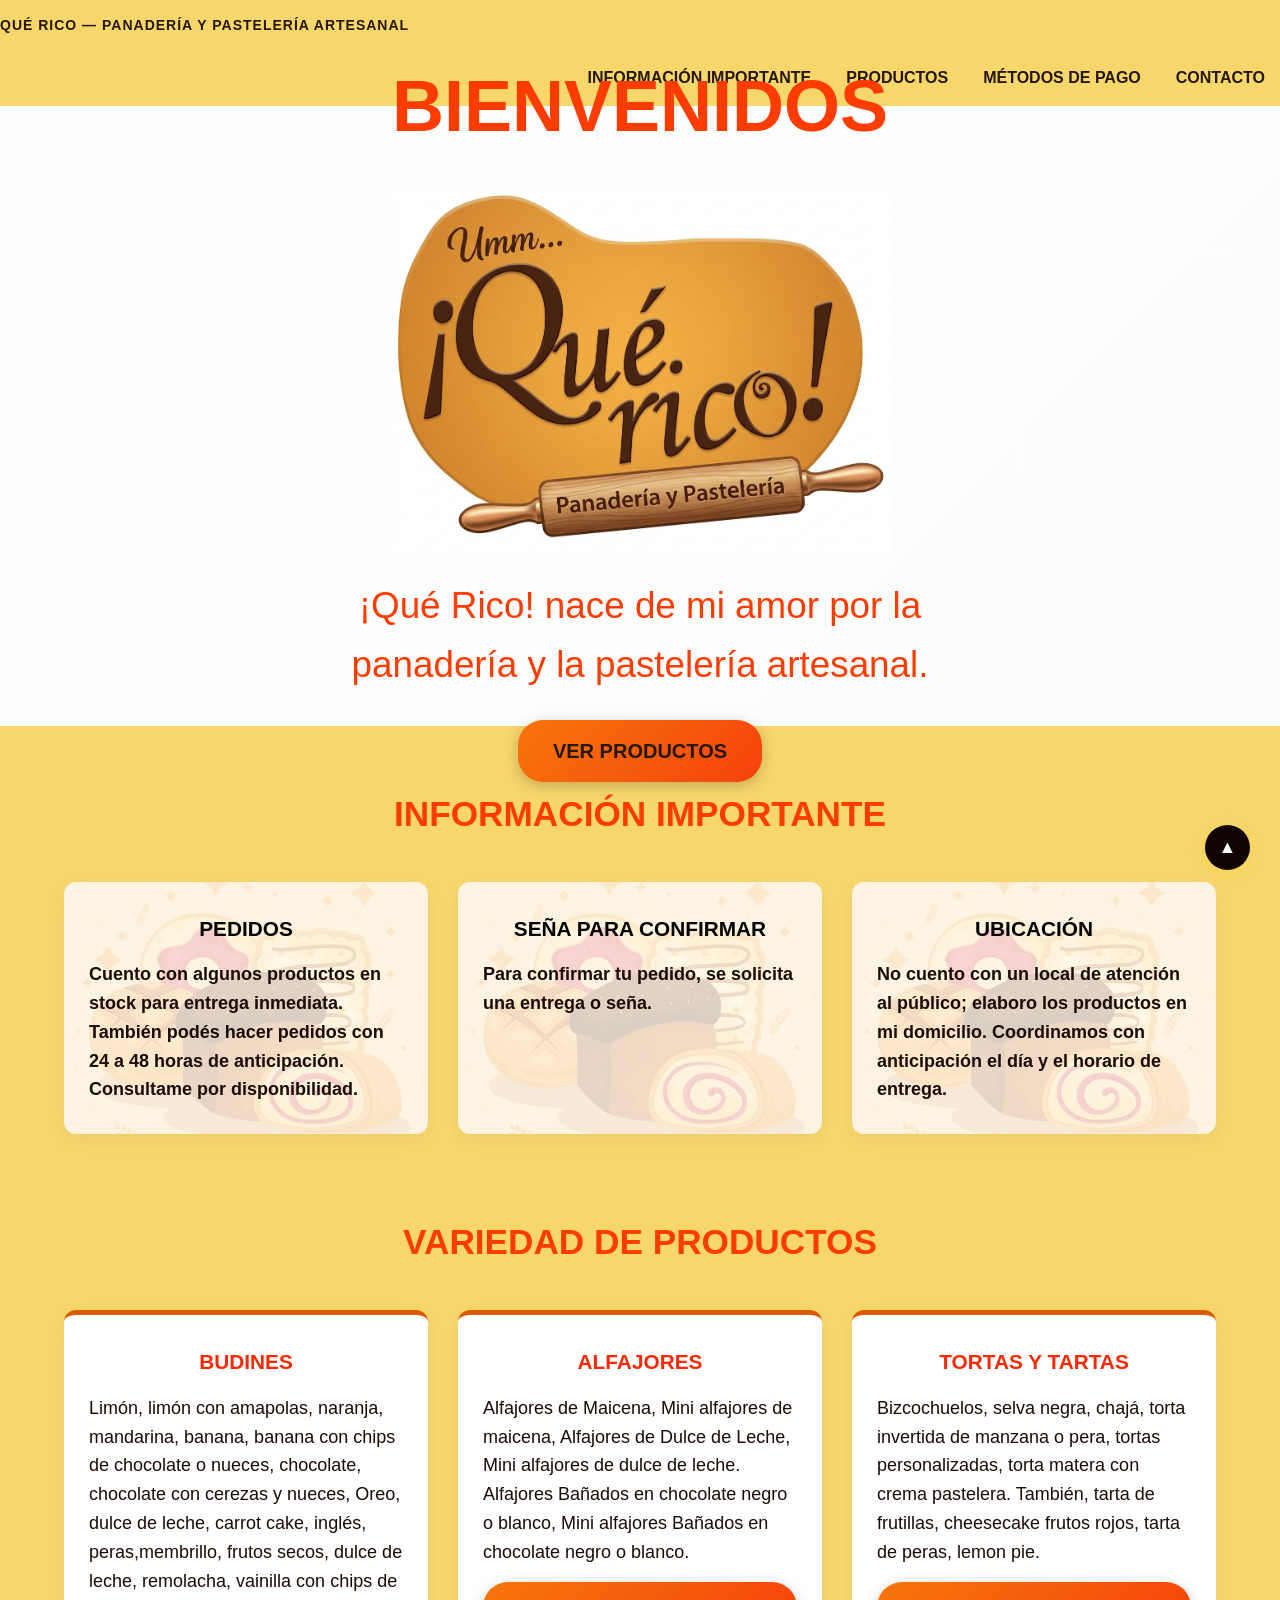
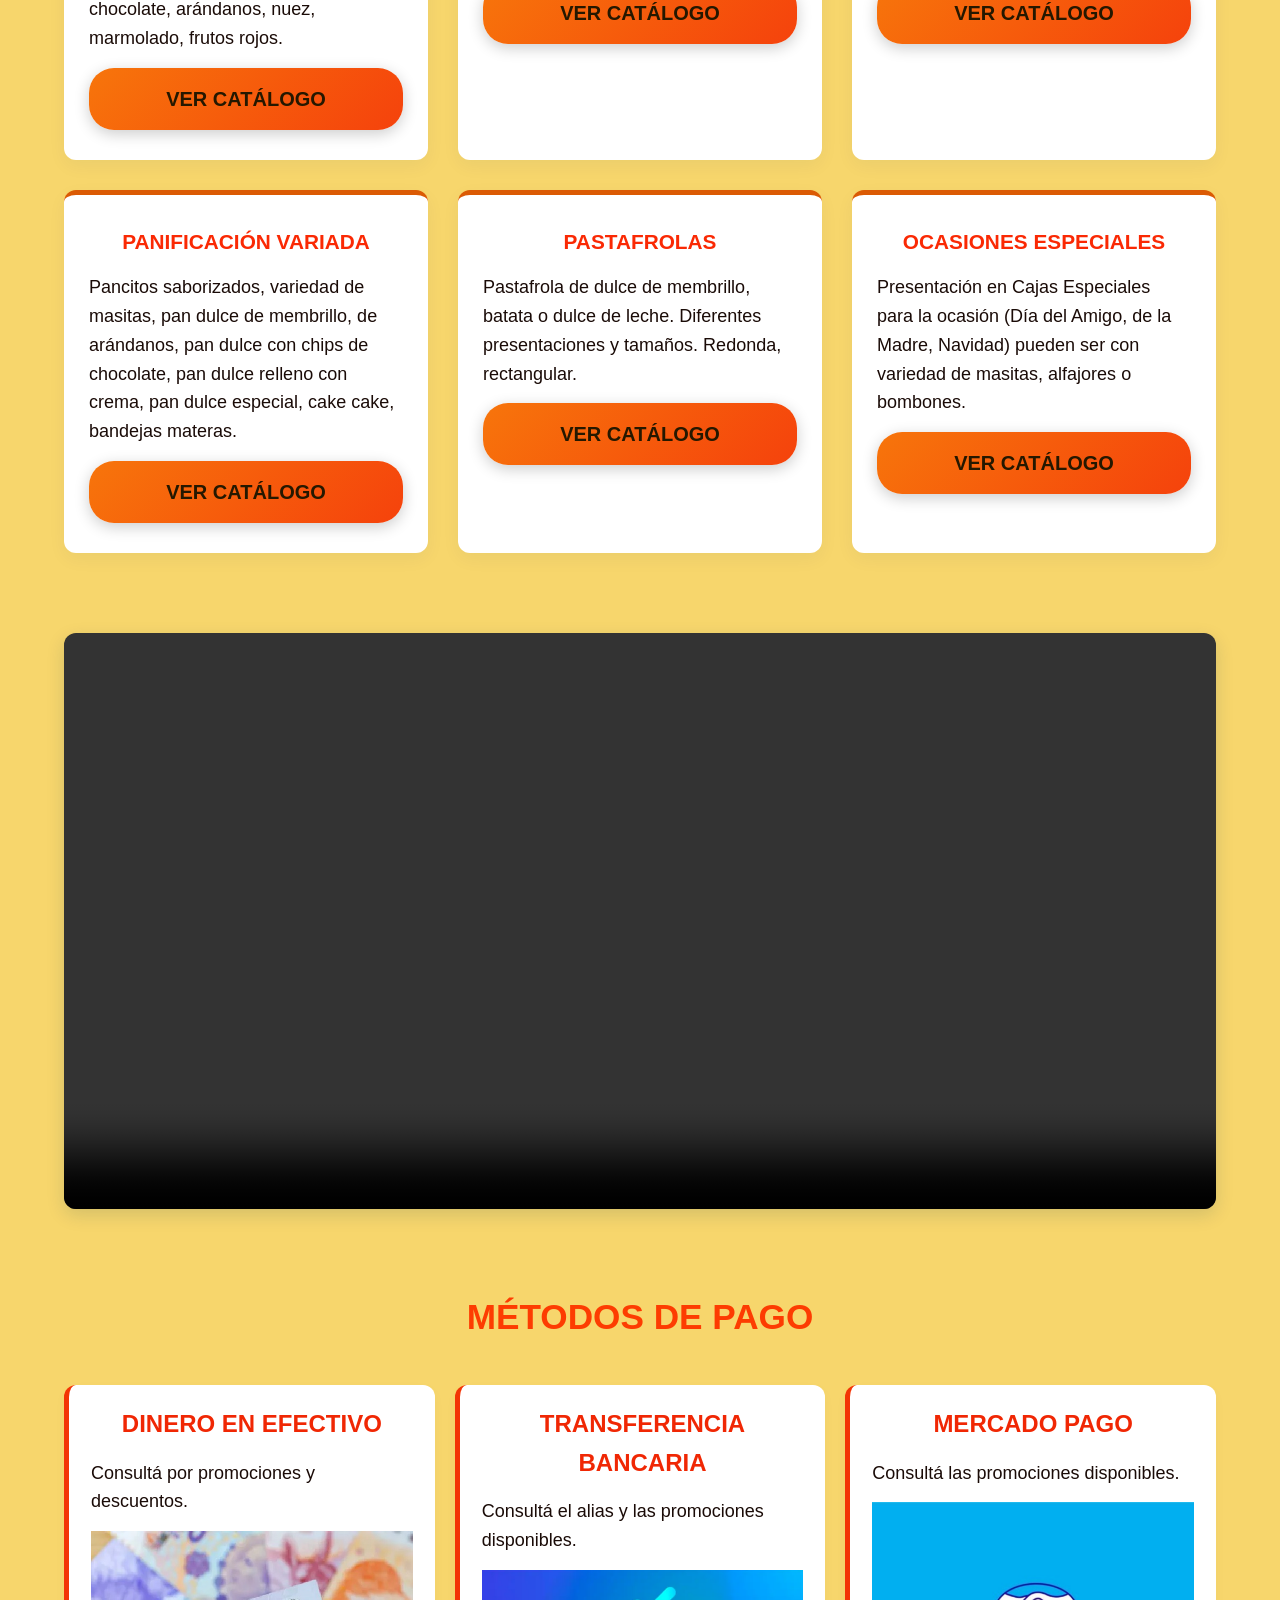
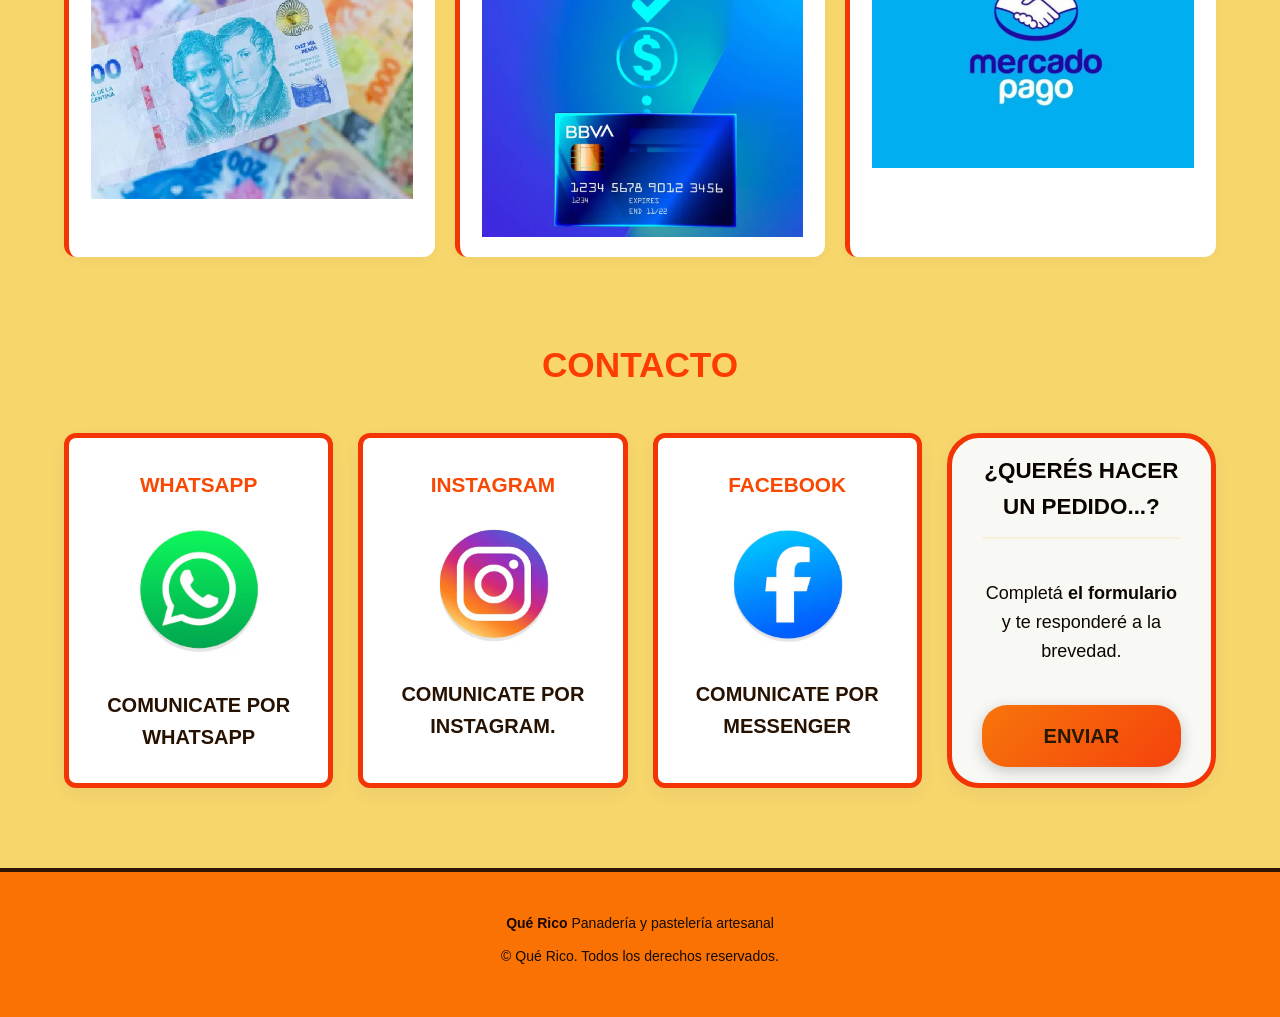
==== index.html @ 5386e4a7 "querico" ====
<!DOCTYPE html>
<html lang="es">

<head>
    <meta charset="UTF-8">
    <meta name="viewport" content="width=device-width, initial-scale=1.0">
    <link rel="stylesheet" href="estilos.css">

    <title>Qué Rico — Panadería y Pastelería Artesanal</title>

</head>

<body>

    <header>
        <p>Qué Rico — Panadería y Pastelería Artesanal</p>

    </header>

    <nav>
        <a href="#infoimportante">Información importante</a>
        <a href="#productos">Productos</a>
        <a href="#metodosdepago">Métodos de Pago</a>
        <a href="#contacto">Contacto</a>
    </nav>

    <section class="heroe">


        <h1>BIENVENIDOS</h1>

        <img src="Logo Que Rico alta definicion.png" alt="Logo" width="500" height="auto" />
        <p>
            ¡Qué Rico! nace de mi amor por la panadería y la pastelería artesanal.
        </p>

        <a href="#productos" class="boton">
            Ver productos
        </a>
    </section>

    <main>
        <section id="infoimportante">


            <h2>INFORMACIÓN IMPORTANTE</h2>

            <div class="grid-tresss-columnas">

                <article>
                    <h3> PEDIDOS</h3>
                    <p>
                        Cuento con algunos productos en stock para entrega inmediata. También podés hacer pedidos
                        con 24 a 48 horas de anticipación. Consultame por disponibilidad.
                    </p>
                </article>

                <article>
                    <h3>SEÑA PARA CONFIRMAR</h3>

                    <p>
                        Para confirmar tu pedido, se solicita una entrega o seña.
                    </p>
                </article>

                <article>
                    <h3> UBICACIÓN</h3>

                    <p>
                        No cuento con un local de atención al público; elaboro los productos en mi domicilio.
                        Coordinamos con anticipación el día y el horario de entrega.
                    </p>
                </article>
            </div>

        </section>

        <section id="productos">

            <h2>VARIEDAD DE PRODUCTOS</h2>

            <div class="grid-tres-columnas">

                <article>
                    <h3> BUDINES</h3>
                    <p>
                        Limón, limón con amapolas, naranja, mandarina, banana, banana con chips de chocolate o nueces,
                        chocolate, chocolate con cerezas y nueces, Oreo, dulce de leche, carrot cake, inglés,
                        peras,membrillo,
                        frutos secos, dulce de leche, remolacha, vainilla con chips de chocolate, arándanos, nuez,
                        marmolado, frutos rojos.
                    </p>

                    <a href="catalogo.html" class="boton" target="_blank" rel="noopener">

                        VER CATÁLOGO

                    </a>

                </article>




                <article>
                    <h3> ALFAJORES</h3>
                    <p>
                        Alfajores de Maicena, Mini alfajores de maicena,
                        Alfajores de Dulce de Leche, Mini alfajores de dulce de leche.
                        Alfajores Bañados en chocolate negro o blanco, Mini alfajores Bañados en chocolate negro o
                        blanco.
                    </p>
                    <a href="catalogoalfajores.html" class="boton" target="_blank" rel="noopener">

                        Ver Catálogo

                    </a>
                </article>


                <article>
                    <h3>TORTAS Y TARTAS</h3>
                    <p>
                        Bizcochuelos, selva negra, chajá, torta invertida de manzana o pera, tortas personalizadas,
                        torta matera con crema pastelera.
                        También, tarta de frutillas, cheesecake frutos rojos, tarta de peras, lemon pie.

                    </p>
                    <a href="catalogotortas.html" class="boton" target="_blank" rel="noopener">
                        Ver Catálogo
                    </a>
                </article>

                <article>
                    <h3>PANIFICACIÓN VARIADA</h3>
                    <p>
                        Pancitos saborizados, variedad de masitas, pan dulce de membrillo, de arándanos,
                        pan dulce con chips de chocolate, pan dulce relleno con crema, pan dulce especial,
                        cake cake, bandejas materas.

                    </p>
                    <a href="catalogopanificacionvariada.html" class="boton">
                        Ver Catálogo
                    </a>
                </article>


                <article>
                    <h3> PASTAFROLAS</h3>
                    <p>
                        Pastafrola de dulce de membrillo, batata o dulce de leche.
                        Diferentes presentaciones y tamaños. Redonda, rectangular.
                    </p>
                    <a href="catalogopastafrolas.html" class="boton" target="_blank" rel="noopener">
                        Ver Catálogo
                    </a>
                </article>



                <article>
                    <h3> OCASIONES ESPECIALES</h3>
                    <p>
                        Presentación en Cajas Especiales para la ocasión (Día del Amigo, de la Madre, Navidad)
                        pueden ser con variedad de masitas, alfajores o bombones.
                    </p>
                    <a href="catalogoocasionesespeciales.html" class="boton" target="_blank" rel="noopener">
                        Ver Catálogo
                    </a>
                </article>
            </div>
        </section>

        <section id="video-productos">
            <video controls autoplay loop muted playsinline preload="auto">
                <source src="videoproductos.mp4" type="video/mp4">
                Tu navegador no puede reproducir este video.
            </video>
        </section>

        <section id="metodosdepago">

            <h2>MÉTODOS DE PAGO</h2>



            <div class="grid-pagos">

                <article>
                    <h3> DINERO EN EFECTIVO</h3>
                    <p>Consultá por promociones y descuentos.</p>
                    <img src="EFECTIVO.jpg" alt="En efectivo">
                </article>

                <article>
                    <h3>TRANSFERENCIA BANCARIA</h3>
                    <p>Consultá el alias y las promociones disponibles.</p>
                    <img src="TRANSFERENCIABANCARIA.png" alt="TransferenciaBancaria">
                </article>

                <article>
                    <h3>MERCADO PAGO</h3>
                    <p>Consultá las promociones disponibles.</p>
                    <img src="MERCADOPAGO.png" alt="Mercado Pago">
                </article>

            </div>

        </section>

        <section id="contacto">

            <h2>CONTACTO</h2>

            <div class="grid-tress-columnas">


                <article>
                    <h3>WHATSAPP</h3>
                    <a href="https://wa.me/543482778890" target="_blank" rel="noopener noreferrer"
                        aria-label="Escribinos por WhatsApp">
                        <img src="whatsapp.png" alt="WhatsApp" height="auto" width="150">
                    </a>
                    <p>Comunicate por WhatsApp </p>
                </article>

                <article>
                    <h3>INSTAGRAM</h3>
                    <a href="https://www.instagram.com/querico_panaderiaypasteleria/" target="_blank"
                        rel="noopener noreferrer" aria-label="Visitá nuestro Instagram">
                        <img src="instagram.png" alt="Instagram" height="auto" width="150">
                    </a>
                    <p>Comunicate por Instagram.</p>
                </article>

                <article>
                    <h3>FACEBOOK</h3>
                    <a href="https://m.me/937618539433767" target="_blank" rel="noopener noreferrer"
                        aria-label="Escribinos por Facebook Messenger">
                        <img src="facebook.png" alt="Facebook" height="auto" width="150">
                    </a>
                    <p>Comunicate por Messenger </p>
                </article>

                <aside div class="sabias-que">

                    <h3>¿QUERÉS HACER UN PEDIDO...?</h3>

                    <p>
                        Completá <strong>el formulario </strong> y te responderé a la brevedad.
                    </p>

                    <a href=".vscode/formulariopedido.html" class="boton" target="_blank" rel="noopener">
                        Enviar
                    </a>

                </aside>

            </div>

        </section>

    </main>

    <footer>
        <p>
            <strong>Qué Rico</strong>
            Panadería y pastelería artesanal
        </p>

        <p>
            © Qué Rico. Todos los derechos reservados.
        </p>
    </footer>

    <a href="#" class="boton-ir-arriba" title="Ir arriba">▲</a>

</body>

</html>
---- estilos.css ----
* {
    margin: 0;
    padding: 0;
    list-style-type: none;
    text-decoration: none;
}

html {
    scroll-behavior: smooth;
}

body {
    background-color: #f7d66c;
    font-family: 'Segoe UI', Tahoma, Geneva, Verdana, sans-serif;
    color: #f82905;
    line-height: 1.6;
}


header {
    background:-webkit-radial-gradient#f7d66c();
    height: 50px;
    display: flex;
    justify-content:flex-start;
    align-items:center;
  }  


header p {
    color: #251800;
    font-weight:bold;
    font-size: 14px;
    text-transform: uppercase;
    letter-spacing: 1px;
   }

nav {
    background-color:#f7d66c;
    padding: 15px;
    display: flex;
    justify-content:flex-end;
    gap: 35px;
}

nav a {
    color: #251800;
    font-weight: bold;
    font-size: 16px;
    text-transform: uppercase;
    transition: all 0.4s;
}

nav a:hover {
    color: #fc6603;
}


.heroe {
    background: linear-gradient(135deg, #fcfdfd, #fbfcfc);
    height: 60vh;
    padding: 40px 20px;
    display: flex;
    flex-direction: column;
    justify-content: center;
    align-items: center;
    text-align: center;
    font-size:300%;
    gap: 25px;
    color:#fd3c01;
}

.heroe img {
    font: size 300px;;
    font-weight: 800;
    animation: ola 6s linear infinite;
    display: inline-block;
    will-change: transform;
}

@keyframes ola {
    0% {
          transform: translate3d(0, 0, 0) rotate(0deg);
    }

    25% {
         transform: translate3d(0, -15px, 0) rotate(2deg);
    }

    50% {
        
        transform: translate3d(0, -30px, 0) rotate(0deg);
    }

    75% {
       
        transform: translate3d(0, -12px, 0) rotate(-2deg);
    }

    100% {
         transform: translate3d(0, 0, 0) rotate(0deg);
    }
}

.heroe p {
    font-size: 2.3rem;
    max-width: 650px;
    color: #fd3c01;
}

.boton {
    color: #251800;
    text-transform: uppercase;
    font-weight: bold;
    background: linear-gradient(135deg, #f7750b, #f5420c);
    padding: 15px 35px;
    border-radius: 25px;
    box-shadow: 0 4px 15px rgba(0, 0, 0, 0.2);
    border: none;
    font-size: 20px;
    text-align: center;
    display: inline-block;
}

.boton:hover {
    background: linear-gradient(135deg, #f08f57, #f3a703);
}

main {
    width: 90%;
    max-width: 1200px;
    margin: 60px auto;
}


main section h2 {
    font-size: 2.2rem;
    color: #fd3c01;
    text-align: center;
    margin-bottom: 40px;
}

main section {
    margin-bottom: 80px;
}

#video-productos video {
    display: block;
    width: 100%;
    max-width: none;
    height: auto;
    border-radius: 12px;
    box-shadow: 0 6px 18px rgba(15, 61, 89, 0.15);
}


.grid-tres-columnas {
    display: grid;
    grid-template-columns: repeat(auto-fit, minmax(280px, 1fr));
    gap: 30px;
    width: 100%;

}

.grid-tress-columnas {
    display: grid;
    grid-template-columns: repeat(auto-fit, minmax(220px, 1fr));
    gap: 25px;
    width: 100%;
    text-align: center;
  }

.grid-tresss-columnas {
    display: grid;
    grid-template-columns: repeat(auto-fit, minmax(280px, 1fr));
    gap: 30px;
    width: 100%;

  }

  main section article {
    background-color: #ffffff;
    padding: 30px 25px;
    border-radius: 12px;
    box-shadow: 0 6px 18px rgba(15, 61, 89, 0.05);
    border-top: 5px solid #db5a04;
    display: flex;
    flex-direction: column;
    gap: 15px;
}

#infoimportante .grid-tresss-columnas article {
    background-image:
    linear-gradient(rgba(255, 255, 255, 0.75), rgba(255, 255, 255, 0.75)),
    url("fondo.jpg");
    background-size: cover;
    background-position: center;
background-repeat: no-repeat;
text-decoration-color: black;
    
}

#infoimportante article h3 {
    color: #000000;
    text-align: center;
}

#infoimportante article p {
    font-weight: bold;
    font-size:large;
}

#infoimportante .grid-tresss-columnas article {
    border-top: none;
}
main section article h3 {
    font-size: 1.3rem;
    color: #fa2904;
    text-align: center;
    font-weight: bold;

       
}

main section article p {
    color: #1a0b07;
    font-size: 18px;
}


#metodos article {
    border-top: 55px solid #f05526;
}

#metodos article p:last-of-type {
    margin-top: auto;
    font-weight: bold;
    font-size: 12px;
    text-transform: uppercase;
    padding: 6px 14px;
    background-color: #e8f4f8;
    color: #fc3d0e;
    border-radius: 80px;
    display: inline-block;
    width: fit-content;
}


.pagos-container {
    display:grid;
    grid-template-columns: 1fr 2fr;
    gap: 40px;
    width: 50%;
}

aside.sabias-que {
    background:  #f8f8f4;
    color: #0e0600;
    padding: 15px 30px;
    border-radius: 32px;
    box-shadow: 0 6px 18px rgba(15, 61, 89, 0.05);
    display: flex;
    flex-direction: column;
    gap: 40px;
     border: 5px solid #f33405;
}

aside.sabias-que h3 {
    font-size: 1.4rem;
    color: #0a0300;
    border-bottom: 2px solid rgba(253, 165, 2, 0.1);
    padding-bottom: 12px;
}

aside.sabias-que p {
    font-size: 18px;
    color: #0e0600;
}

aside.sabias-que strong {
    color: #0e0600;
}


.grid-pagos {
    display: grid;
    grid-template-columns: repeat(auto-fit, minmax(220px, 1fr));
    gap: 20px;
   ;
  
}

.grid-pagos article {
    border-top: none;
    border-left: 5px solid #f33405;
    padding: 20px 22px;
    box-shadow: 0 4px 12px rgba(15, 61, 89, 0.03);

}

.grid-pagos article h3 {
    font-size: 1.5rem;
    color: #f02704;
}

#contacto article {
    text-align: center;   
    border: 5px solid #f33405;
  
   
}

#contacto article h3 {
    font-size: 1.3rem;
    font-weight: 650;
    color: #f84802;
    
}

#contacto article p {
    color: #271201;
    font-weight: bold;
    font-size: 20px;
    text-transform: uppercase;
}


footer {
    background-color: #fa7203;
    color: #ffffff;
    padding: 40px 20px;
    text-align: center;
    border-top: 4px solid #2e1402;
}

footer p {
    font-size: 14px;
    color: #140b03;
    margin-bottom: 10px;
}

footer p strong {
    color: #1a0601;
}

.boton-ir-arriba {
    position: fixed;
    bottom: 30px;
    right: 30px;
    background-color: #0f0401;
    color: #ffffff;
    width: 45px;
    height: 45px;
    border-radius: 50%;
    display: flex;
    justify-content: center;
    align-items: center;
    box-shadow: 0 4px 15px rgba(245, 200, 2, 0.2);
    font-size: 18px;
    z-index: 99;
}

.boton-ir-arriba:hover {
    background-color: #110601;
}

.catalogo-container {
            display: flex;
            flex-wrap: wrap;
            gap: 20px;
            padding: 20px;
            font-family: Arial, sans-serif;
        }
        .producto-card {
            border: 1px solid #ddd;
            border-radius: 8px;
            width: 250px;
            padding: 15px;
            box-shadow: 0 2px 5px rgba(0,0,0,0.1);
            background: #fff;
        }
        .producto-card h3 { margin: 0 0 10px 0; font-size: 1.2rem; }
        .precio { font-weight: bold; color: #27ae60; font-size: 1.1rem; }
        .sin-stock { color: #c0392b; font-size: 0.9rem; }

        .pagina-catalogo {
            min-height: 100vh;
            display: flex;
            flex-direction: column;
        }

        .catalogo-main {
            width: min(1100px, 92%);
            margin: 35px auto 60px;
            flex: 1;
        }

        .catalogo-main h1 {
            margin-top: 20px;
            color: #251800;
            text-align: center;
            font-size: clamp(2rem, 5vw, 3rem);
        }

        .catalogo-intro,
        .estado-catalogo {
            color: #251800;
            text-align: center;
        }

        .estado-catalogo {
            margin: 24px 0;
        }

        .estado-error {
            color: #a32112;
            font-weight: bold;
        }

        .volver-inicio {
            color: #251800;
            font-weight: bold;
        }

        .volver-inicio:hover {
            color: #fc6603;
        }

        .catalogo-container {
            display: grid;
            grid-template-columns: repeat(auto-fit, minmax(230px, 1fr));
            gap: 24px;
            padding: 12px 0;
        }

        .producto-card {
            overflow: hidden;
            width: auto;
            padding: 0 0 18px;
            border: 0;
            border-radius: 14px;
            box-shadow: 0 6px 18px rgba(15, 61, 89, 0.12);
        }

        .producto-imagen {
            display: block;
            width: 100%;
            height: 220px;
            object-fit: cover;
            background-color: #f8e9c4;
        }

        .producto-card h2,
        .producto-card .producto-descripcion,
        .producto-card .precio,
        .producto-card .estado-producto {
            margin-right: 18px;
            margin-left: 18px;
        }

        .producto-card h2 {
            margin-top: 16px;
            color: #f14704;
            font-size: 1.2rem;
        }

        .producto-card .producto-descripcion {
            min-height: 48px;
        }

        .producto-card .precio {
            margin-top: 12px;
            color: #0c0400;
            font-size: 1.2rem;
        }

        .estado-producto {
            width: fit-content;
            padding: 5px 12px;
            border-radius: 20px;
            font-size: 0.9rem;
            font-weight: bold;
        }

        .estado-producto.disponible {
            background-color: #aefabd;
            color: #236b32;
        }

        .estado-producto.sin-stock {
            background-color: #f78773;
            color: #6e0d02;
        }

        .estado-producto.disponibilidad-pendiente {
            background-color: #fff3d1;
            color: #f7d066;
        }

        @media (max-width: 600px) {
            .catalogo-main {
                margin-top: 24px;
            }

            .catalogo-container {
                grid-template-columns: 1fr;
            }
        }
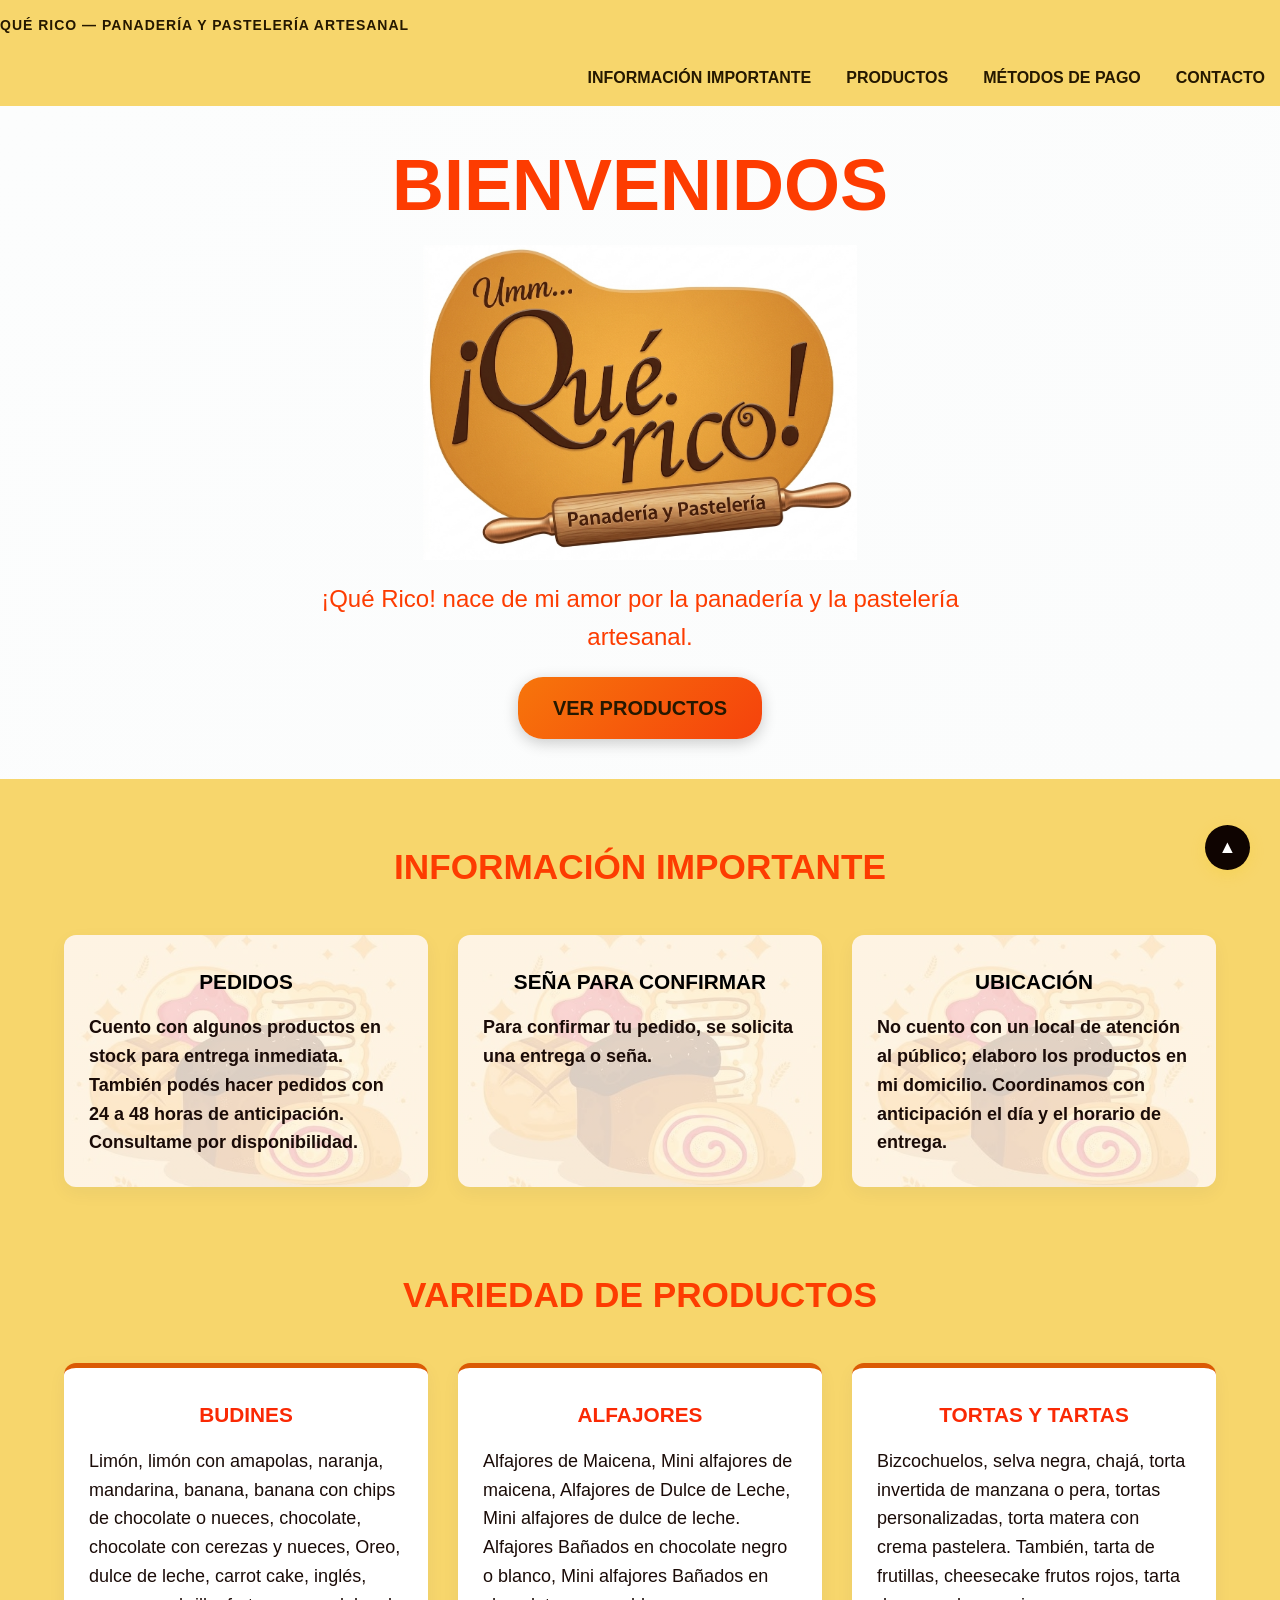
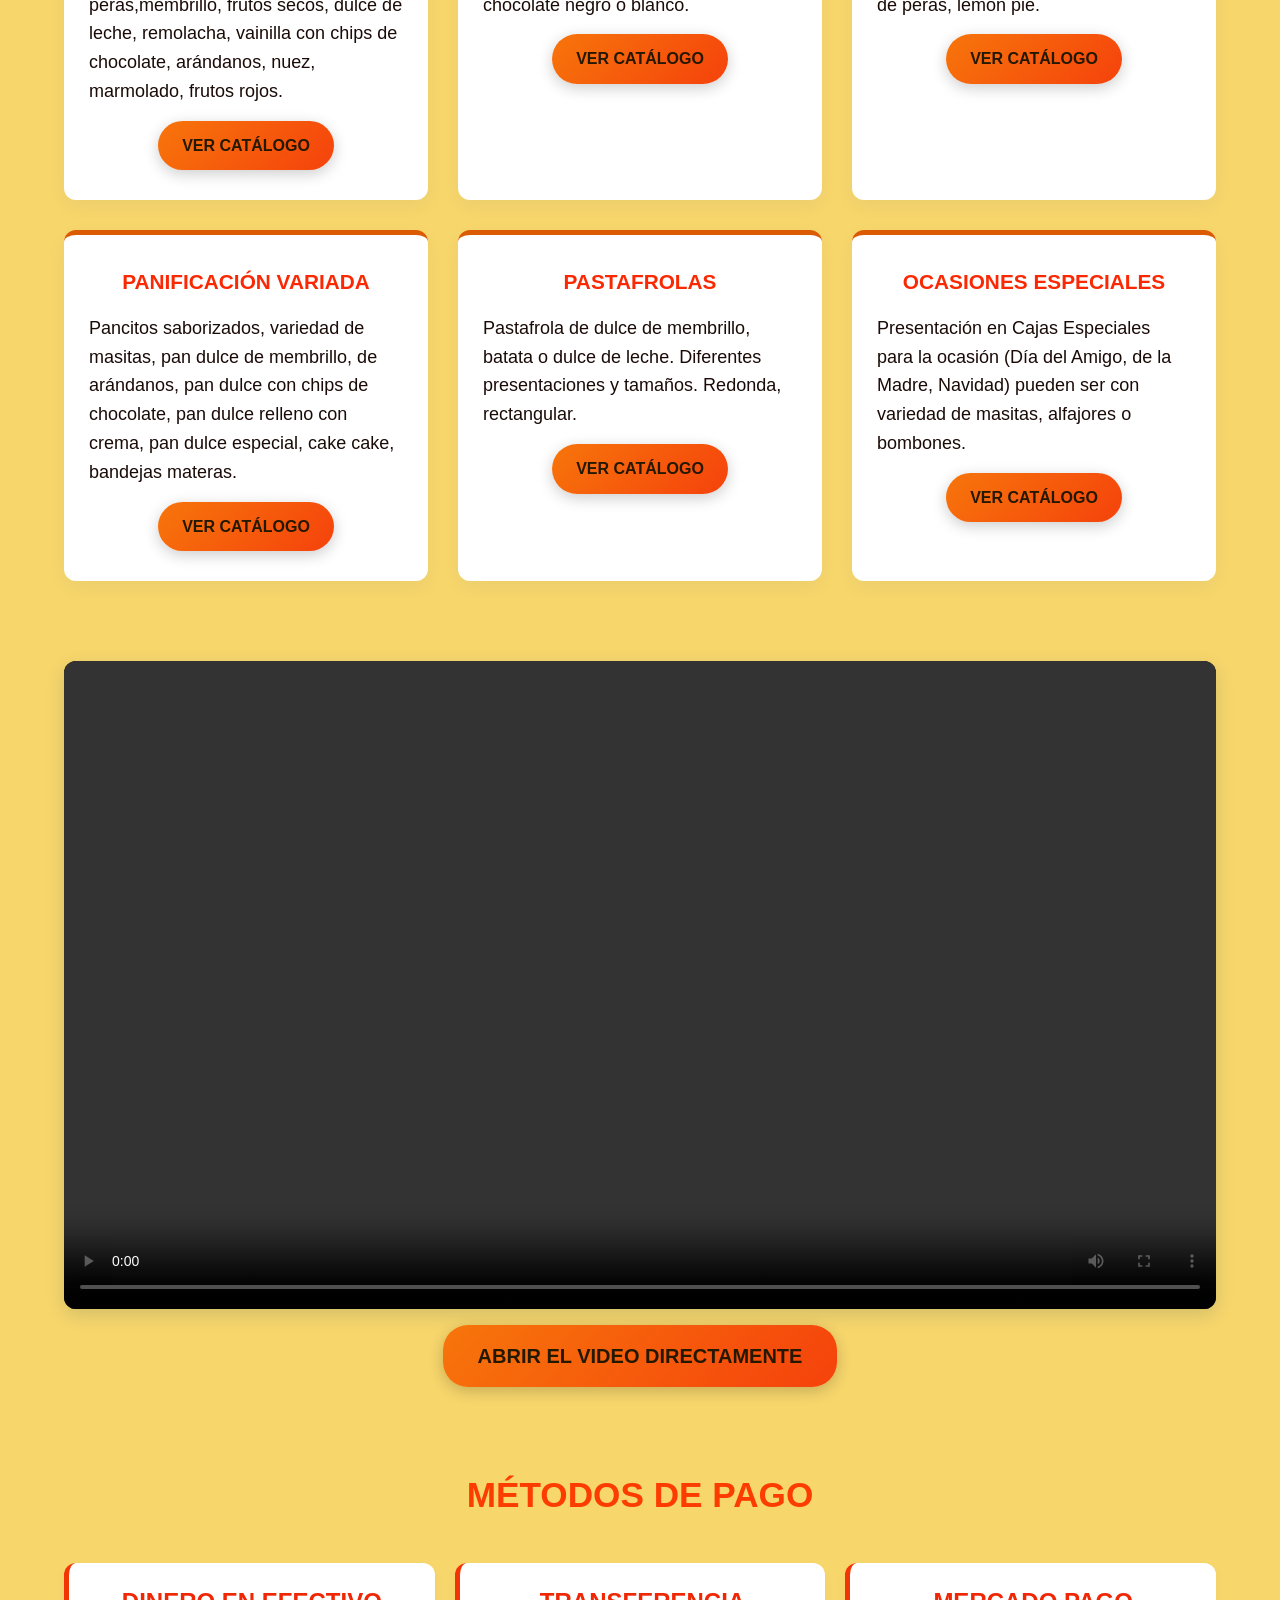
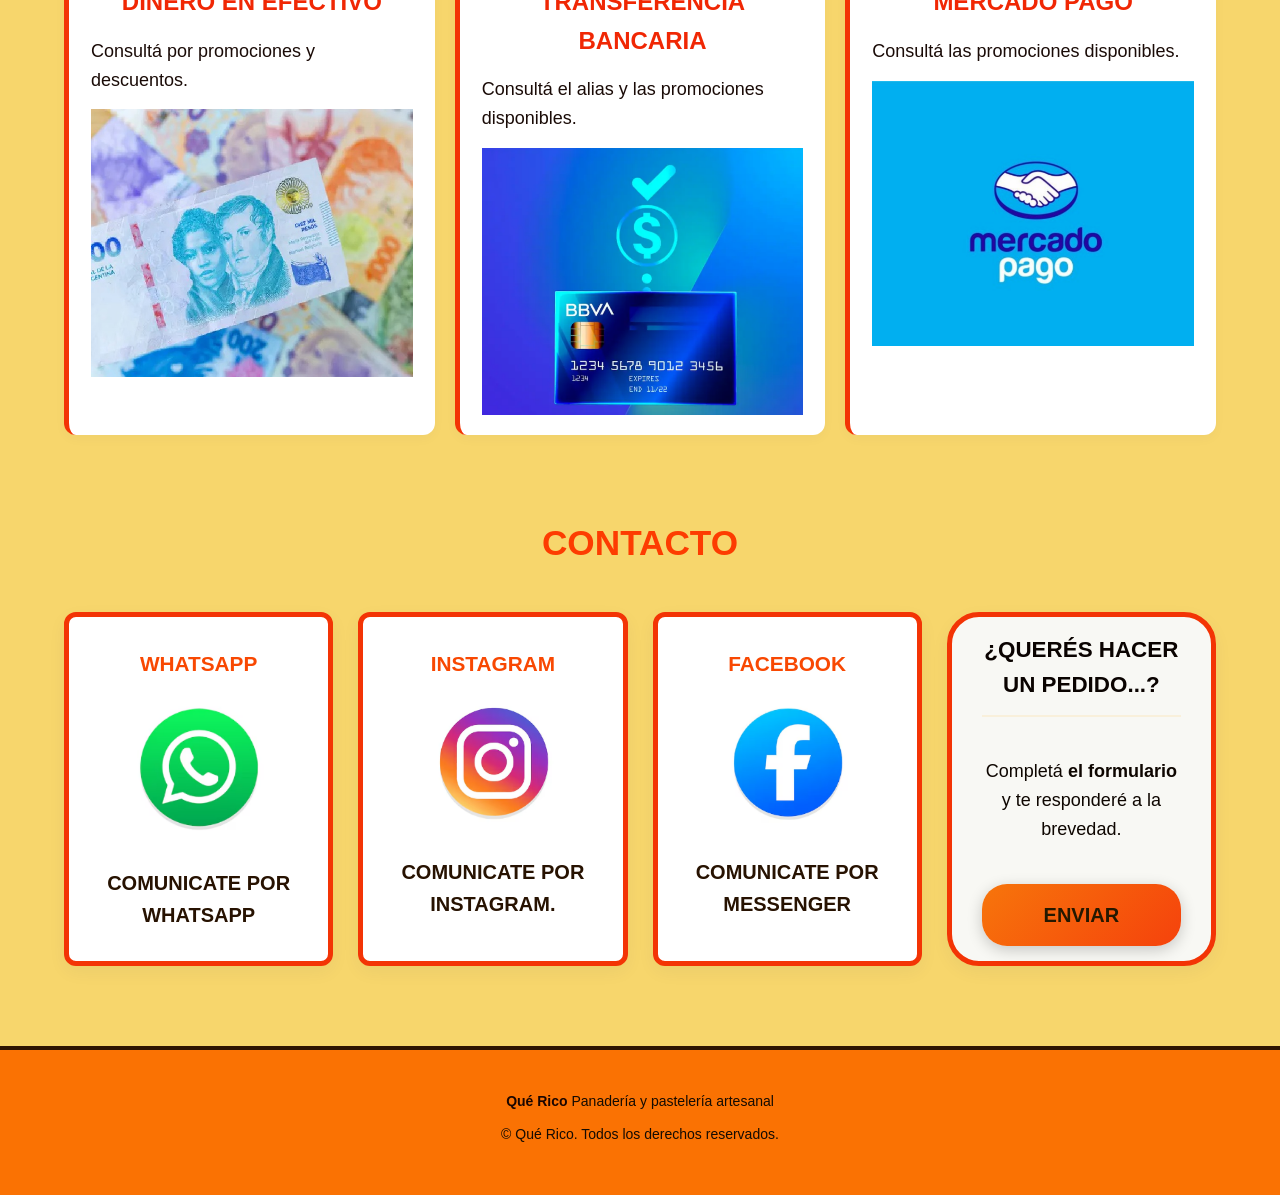
==== commit c2779ed4: "corregir visualizacion del video" ====
--- a/index.html
+++ b/index.html
@@ -172,10 +172,13 @@
         </section>
 
         <section id="video-productos">
-            <video controls autoplay loop muted playsinline preload="auto">
+            <video controls playsinline preload="metadata">
                 <source src="videoproductos.mp4" type="video/mp4">
                 Tu navegador no puede reproducir este video.
             </video>
+            <a class="boton video-link" href="videoproductos.mp4" target="_blank" rel="noopener">
+                Abrir el video directamente
+            </a>
         </section>
 
         <section id="metodosdepago">
--- a/estilos.css
+++ b/estilos.css
@@ -57,24 +57,32 @@
 
 .heroe {
     background: linear-gradient(135deg, #fcfdfd, #fbfcfc);
-    height: 60vh;
+    min-height: 60vh;
+    box-sizing: border-box;
     padding: 40px 20px;
     display: flex;
     flex-direction: column;
     justify-content: center;
     align-items: center;
     text-align: center;
-    font-size:300%;
-    gap: 25px;
+    gap: 20px;
     color:#fd3c01;
 }
 
 .heroe img {
-    font: size 300px;;
     font-weight: 800;
     animation: ola 6s linear infinite;
     display: inline-block;
     will-change: transform;
+    width: min(500px, 80vw);
+    max-height: 35vh;
+    height: auto;
+    object-fit: contain;
+}
+
+.heroe h1 {
+    font-size: clamp(2.25rem, 8vw, 4.5rem);
+    line-height: 1.1;
 }
 
 @keyframes ola {
@@ -102,7 +110,7 @@
 }
 
 .heroe p {
-    font-size: 2.3rem;
+    font-size: clamp(1.125rem, 2.5vw, 1.5rem);
     max-width: 650px;
     color: #fd3c01;
 }
@@ -148,8 +156,17 @@
     width: 100%;
     max-width: none;
     height: auto;
+    aspect-ratio: 16 / 9;
+    min-height: 320px;
+    background-color: #000;
     border-radius: 12px;
     box-shadow: 0 6px 18px rgba(15, 61, 89, 0.15);
+}
+
+#video-productos .video-link {
+    display: block;
+    width: fit-content;
+    margin: 16px auto 0;
 }
 
 
@@ -186,6 +203,12 @@
     display: flex;
     flex-direction: column;
     gap: 15px;
+}
+
+main section article > .boton {
+    align-self: center;
+    padding: 12px 24px;
+    font-size: 16px;
 }
 
 #infoimportante .grid-tresss-columnas article {
@@ -497,6 +520,48 @@
         }
 
         @media (max-width: 600px) {
+            header {
+                height: auto;
+                justify-content: center;
+                padding: 8px 12px;
+                text-align: center;
+            }
+
+            nav {
+                justify-content: center;
+                flex-wrap: wrap;
+                gap: 10px 16px;
+                padding: 12px 8px;
+            }
+
+            nav a {
+                font-size: 12px;
+            }
+
+            .heroe {
+                min-height: auto;
+                padding: 36px 16px;
+            }
+
+            .heroe img {
+                width: min(400px, 85vw);
+                max-height: 30vh;
+            }
+
+            main {
+                width: 92%;
+                margin: 36px auto;
+            }
+
+            main section h2 {
+                font-size: 1.75rem;
+                margin-bottom: 24px;
+            }
+
+            main section {
+                margin-bottom: 56px;
+            }
+
             .catalogo-main {
                 margin-top: 24px;
             }
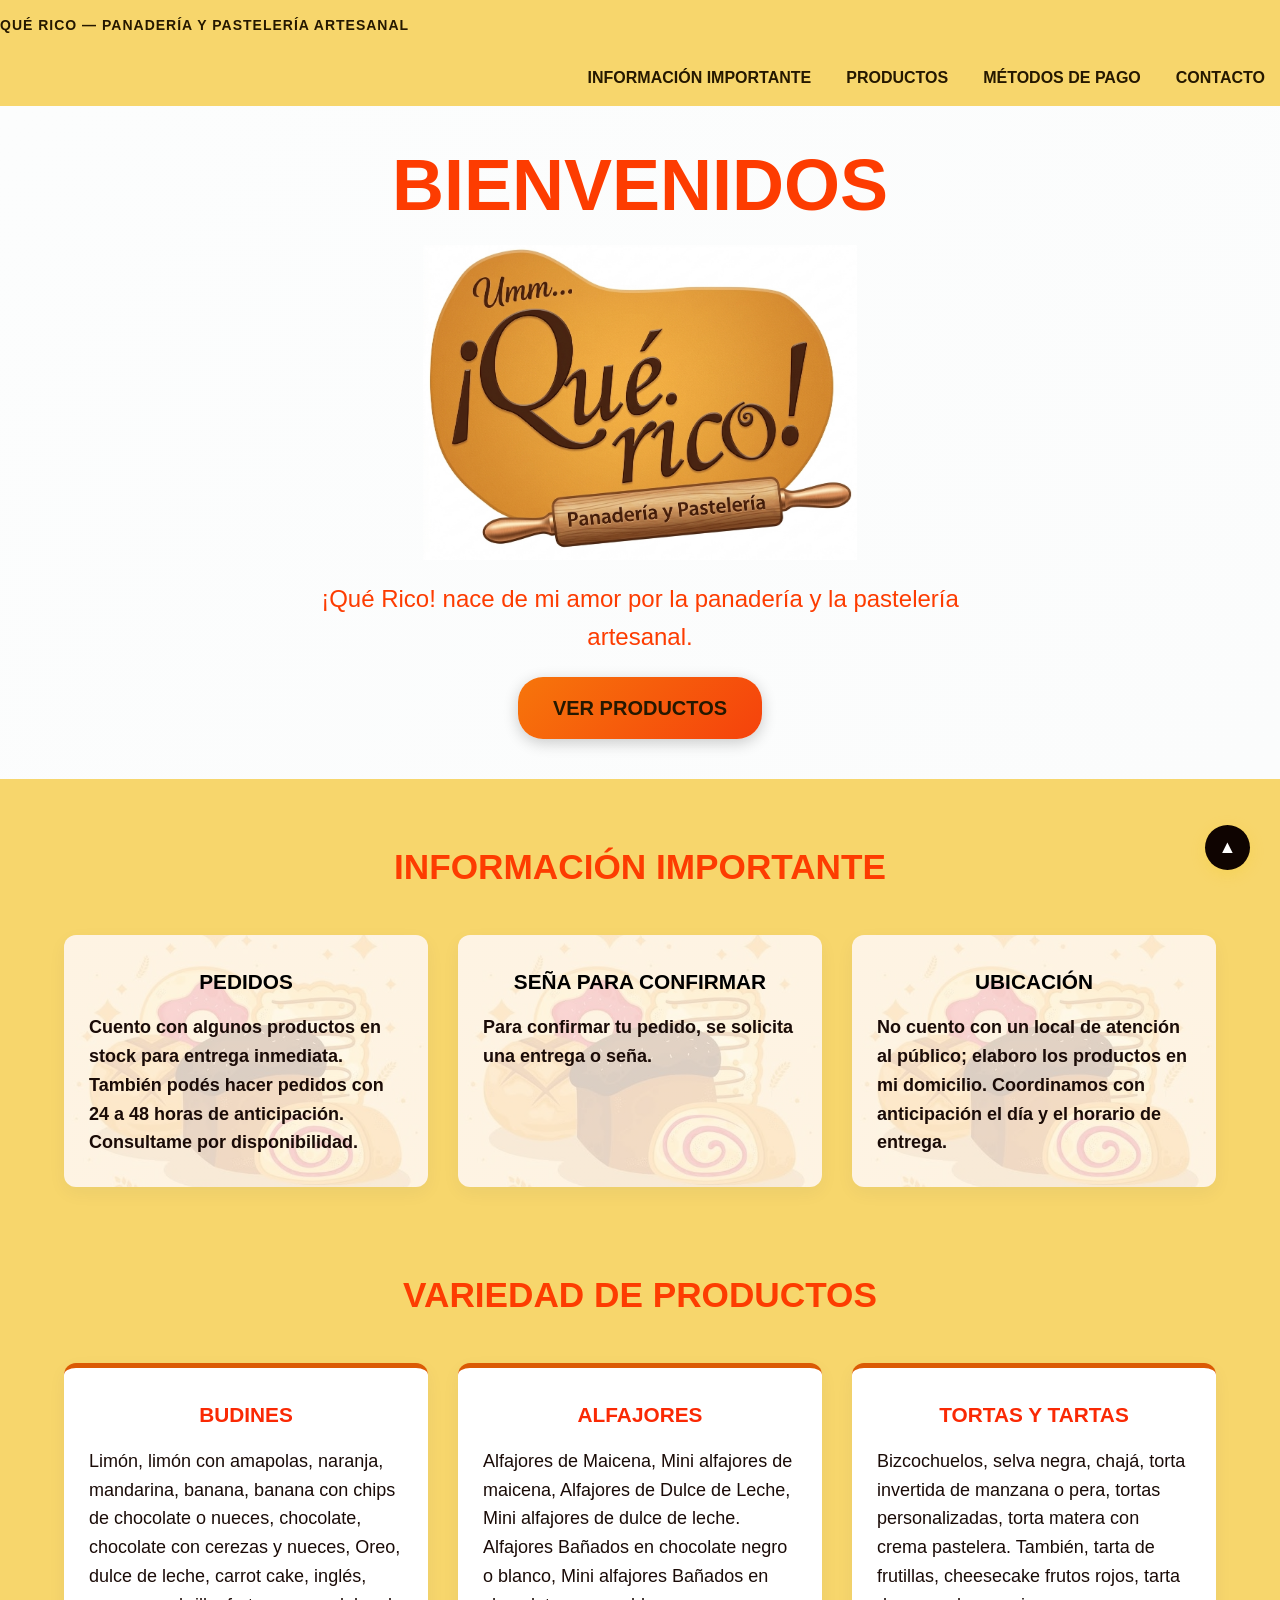
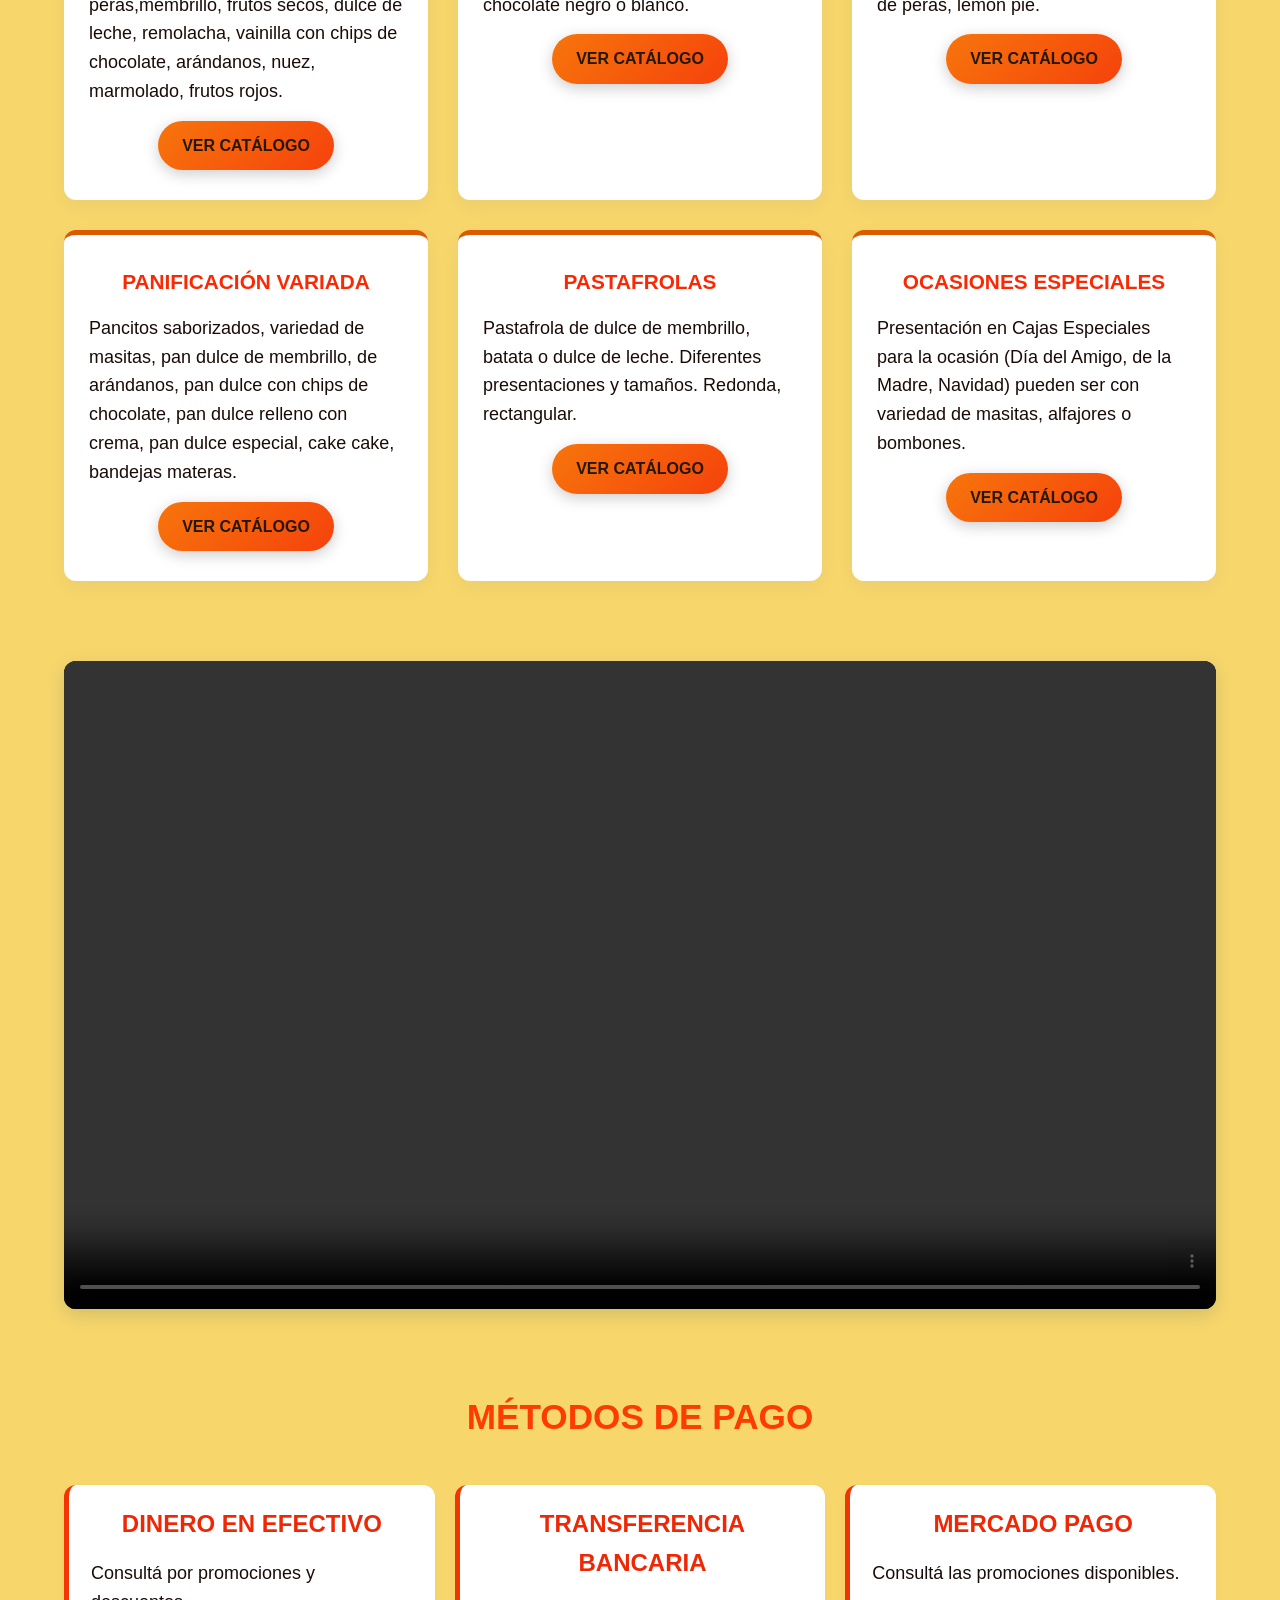
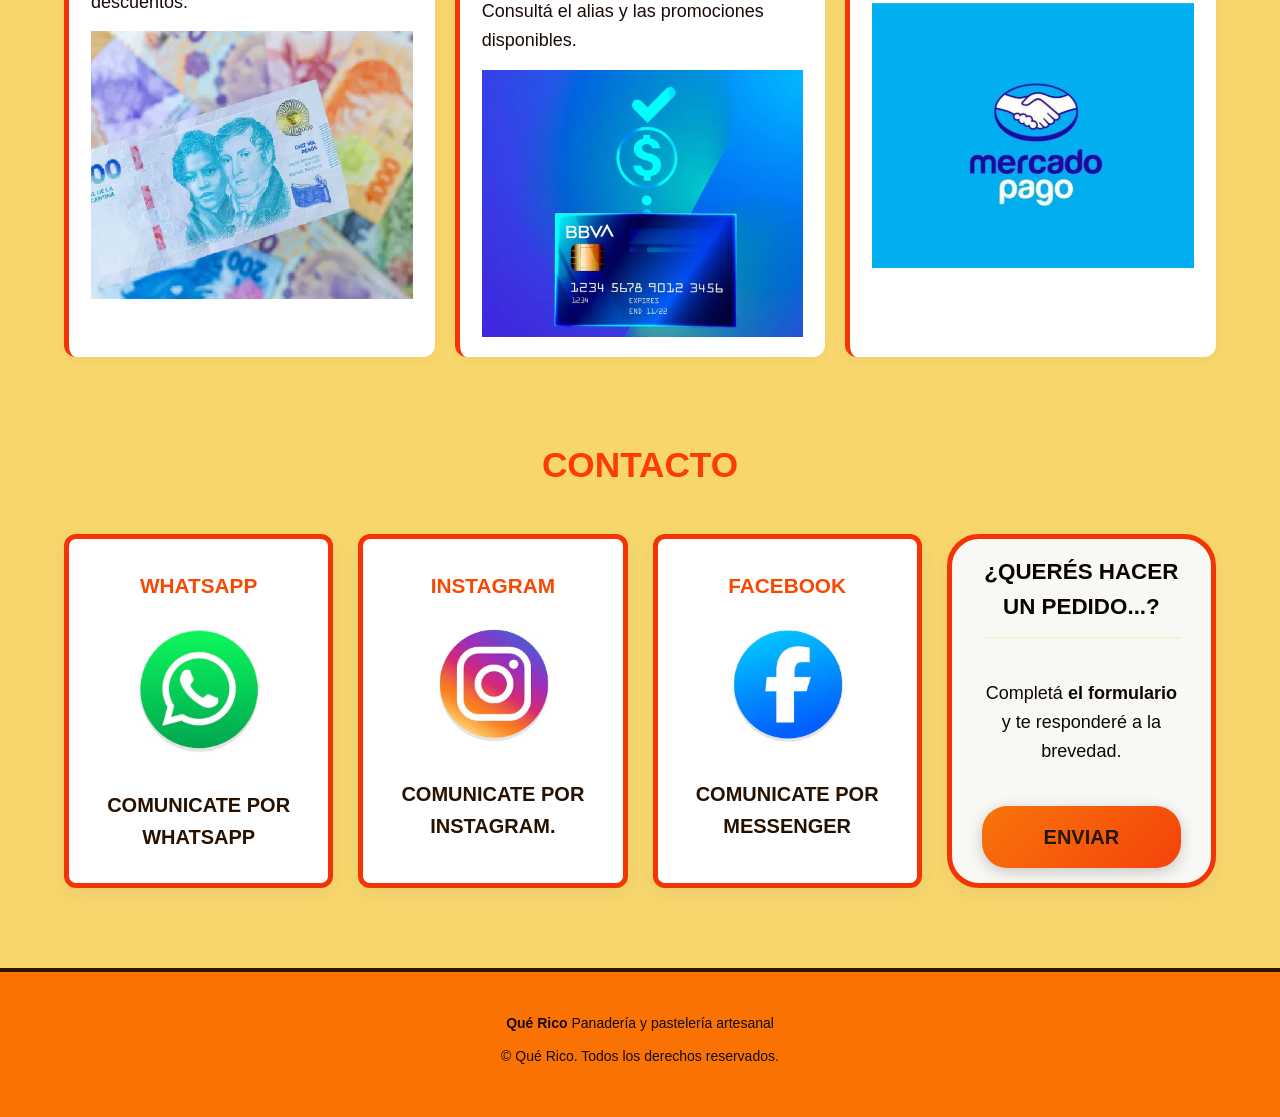
==== commit 112637ba: "corregir visualizacion del video" ====
--- a/index.html
+++ b/index.html
@@ -172,13 +172,10 @@
         </section>
 
         <section id="video-productos">
-            <video controls playsinline preload="metadata">
+            <video controls autoplay loop muted playsinline preload="auto">
                 <source src="videoproductos.mp4" type="video/mp4">
                 Tu navegador no puede reproducir este video.
             </video>
-            <a class="boton video-link" href="videoproductos.mp4" target="_blank" rel="noopener">
-                Abrir el video directamente
-            </a>
         </section>
 
         <section id="metodosdepago">
--- a/estilos.css
+++ b/estilos.css
@@ -162,13 +162,6 @@
     border-radius: 12px;
     box-shadow: 0 6px 18px rgba(15, 61, 89, 0.15);
 }
-
-#video-productos .video-link {
-    display: block;
-    width: fit-content;
-    margin: 16px auto 0;
-}
-
 
 .grid-tres-columnas {
     display: grid;
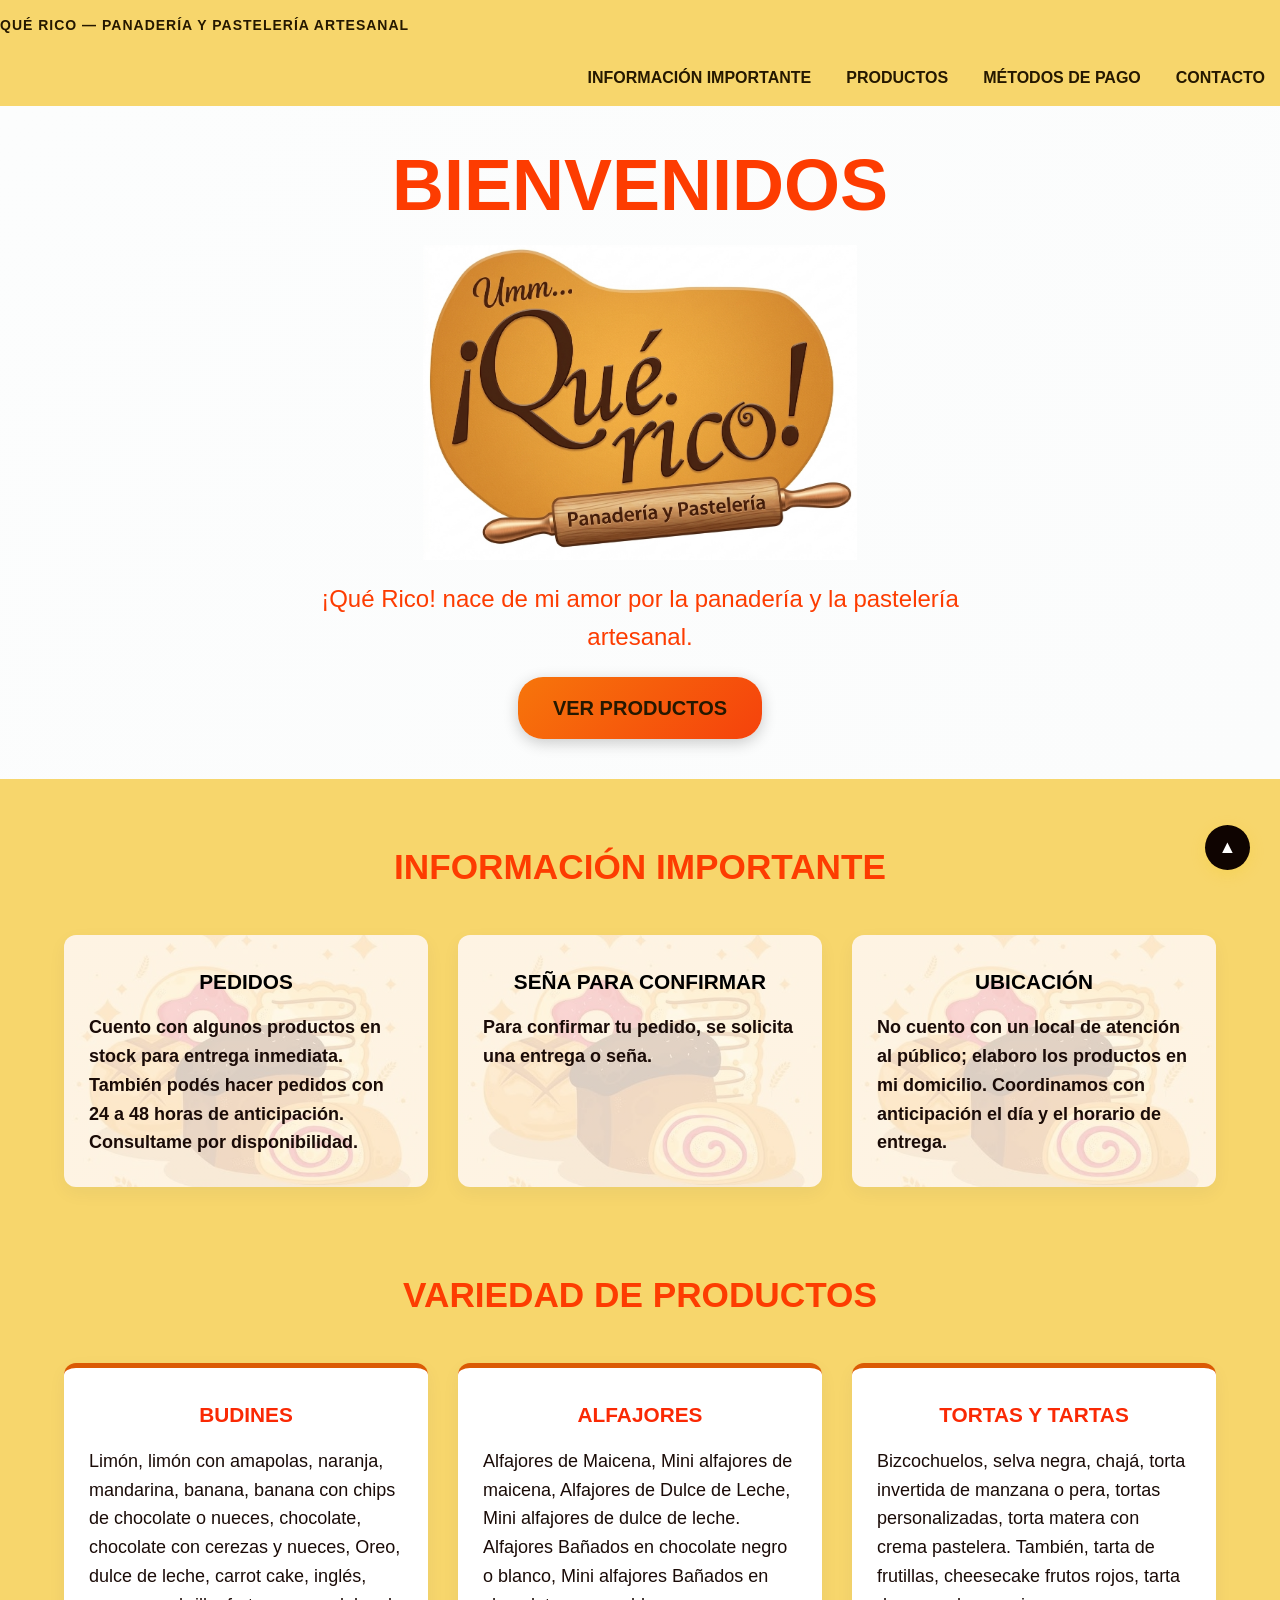
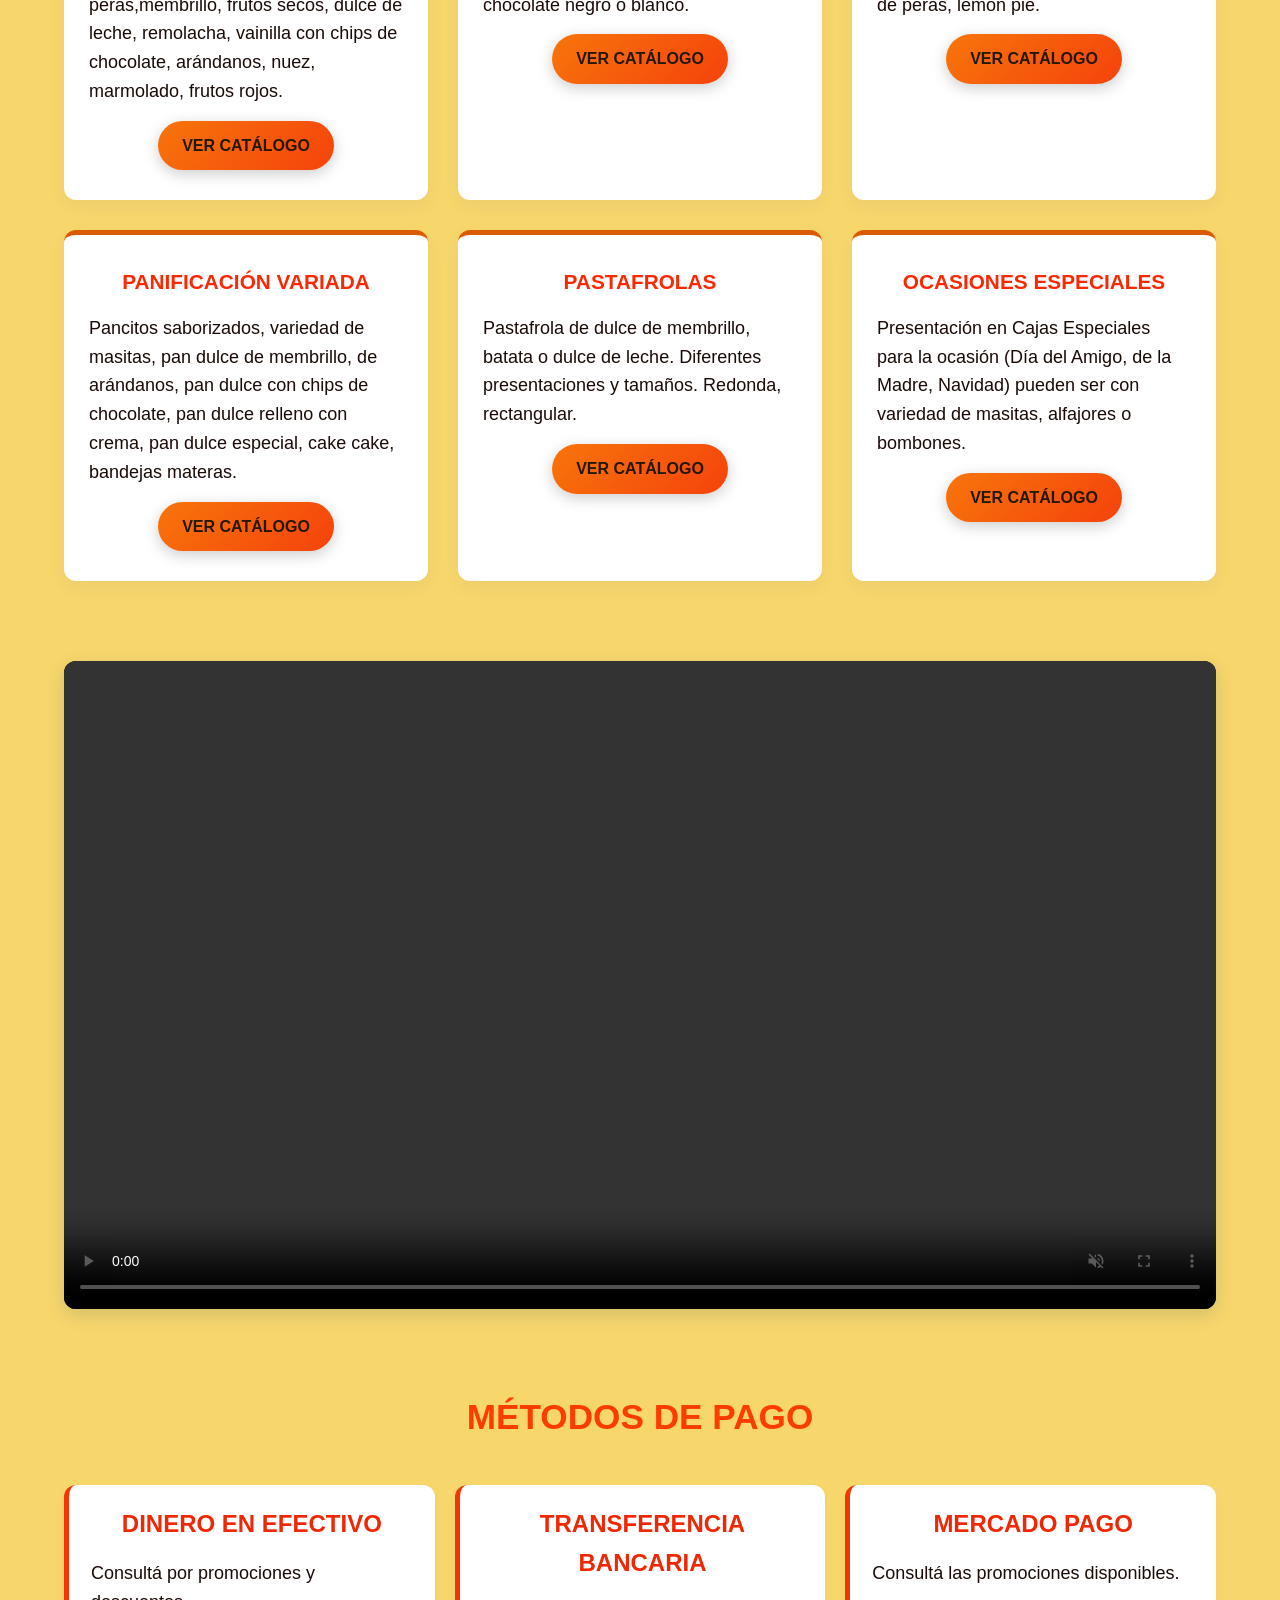
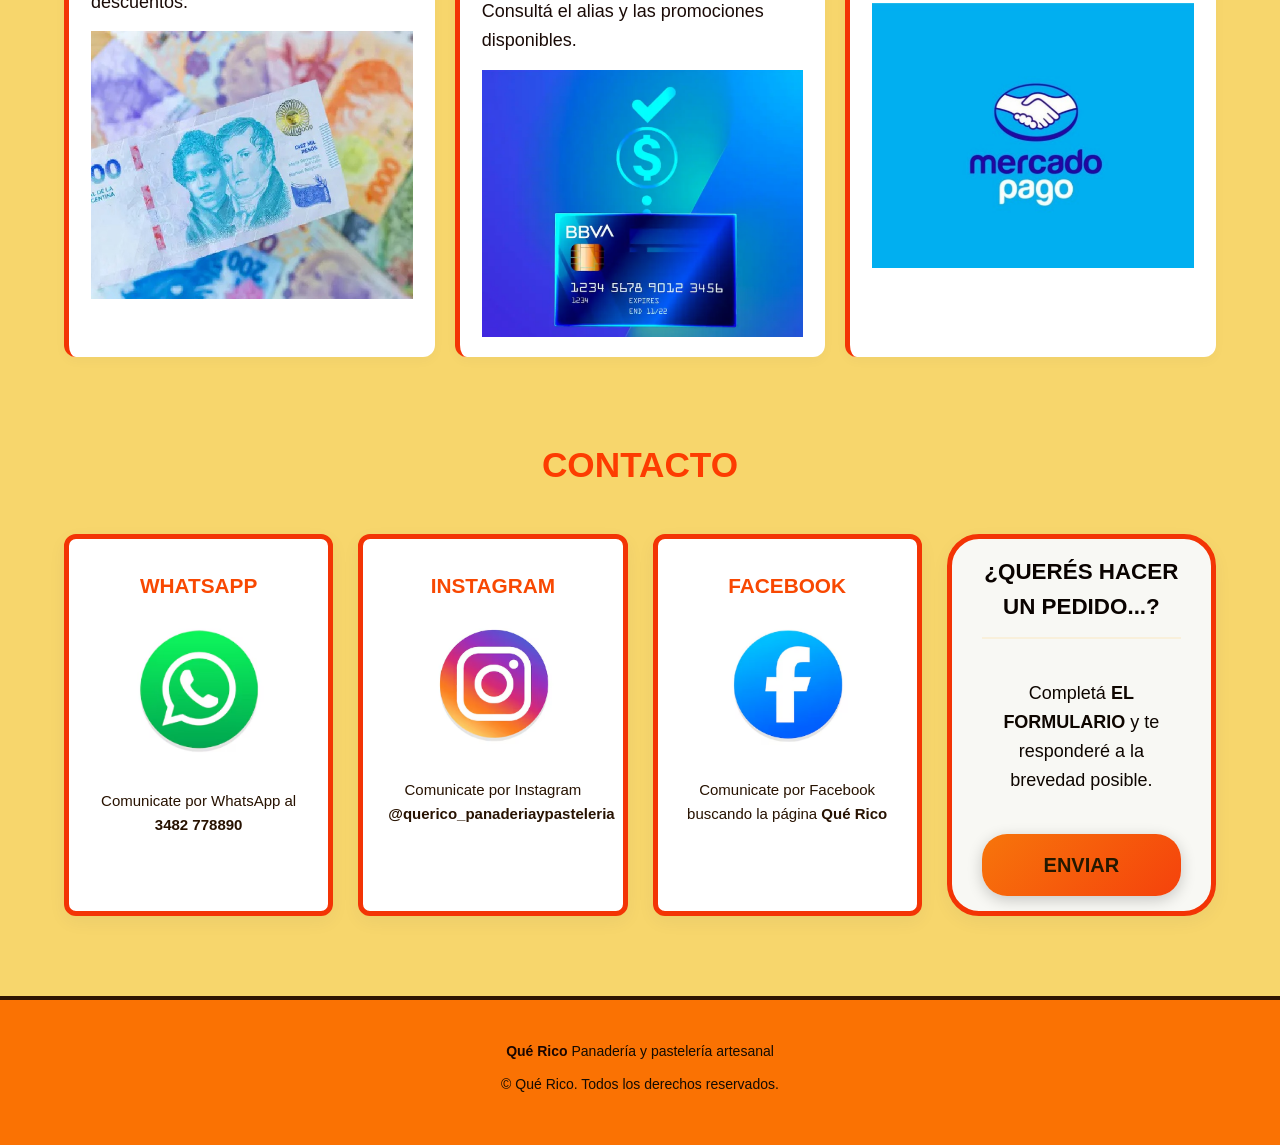
==== commit 47e4a2ae: "correciones en contacto" ====
--- a/index.html
+++ b/index.html
@@ -221,7 +221,8 @@
                         aria-label="Escribinos por WhatsApp">
                         <img src="whatsapp.png" alt="WhatsApp" height="auto" width="150">
                     </a>
-                    <p>Comunicate por WhatsApp </p>
+                    <p>Comunicate por WhatsApp
+                         al <strong>3482 778890</strong> </p>
                 </article>
 
                 <article>
@@ -230,7 +231,8 @@
                         rel="noopener noreferrer" aria-label="Visitá nuestro Instagram">
                         <img src="instagram.png" alt="Instagram" height="auto" width="150">
                     </a>
-                    <p>Comunicate por Instagram.</p>
+                    <p>Comunicate por Instagram
+                        <strong> @querico_panaderiaypasteleria</strong> </p>
                 </article>
 
                 <article>
@@ -239,7 +241,8 @@
                         aria-label="Escribinos por Facebook Messenger">
                         <img src="facebook.png" alt="Facebook" height="auto" width="150">
                     </a>
-                    <p>Comunicate por Messenger </p>
+                    <p>Comunicate por Facebook 
+                       buscando la página  <strong> Qué Rico </strong> </p>
                 </article>
 
                 <aside div class="sabias-que">
@@ -247,7 +250,7 @@
                     <h3>¿QUERÉS HACER UN PEDIDO...?</h3>
 
                     <p>
-                        Completá <strong>el formulario </strong> y te responderé a la brevedad.
+                        Completá <strong>EL FORMULARIO </strong> y te responderé a la brevedad posible.
                     </p>
 
                     <a href=".vscode/formulariopedido.html" class="boton" target="_blank" rel="noopener">
--- a/estilos.css
+++ b/estilos.css
@@ -331,13 +331,10 @@
     color: #f84802;
     
 }
-
 #contacto article p {
     color: #271201;
-    font-weight: bold;
-    font-size: 20px;
-    text-transform: uppercase;
-}
+    font-size: 15px;
+  }
 
 
 footer {
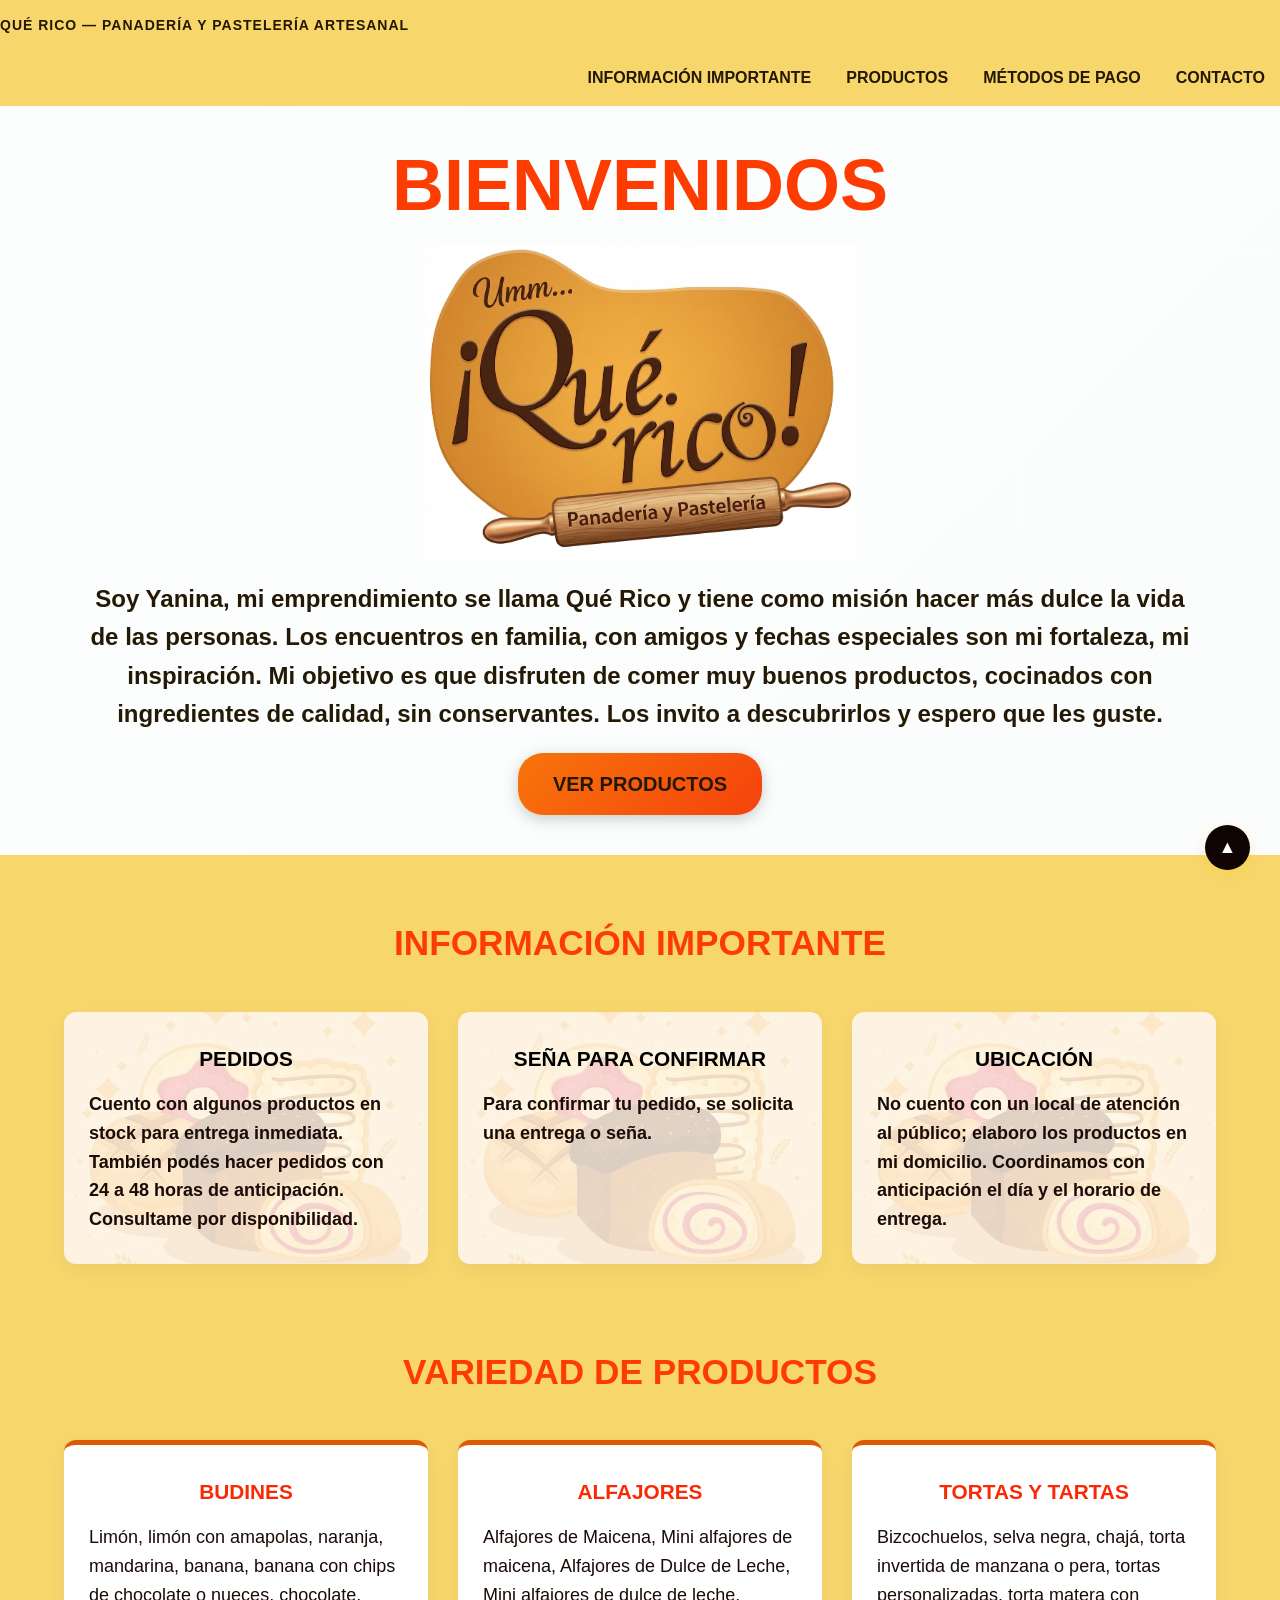
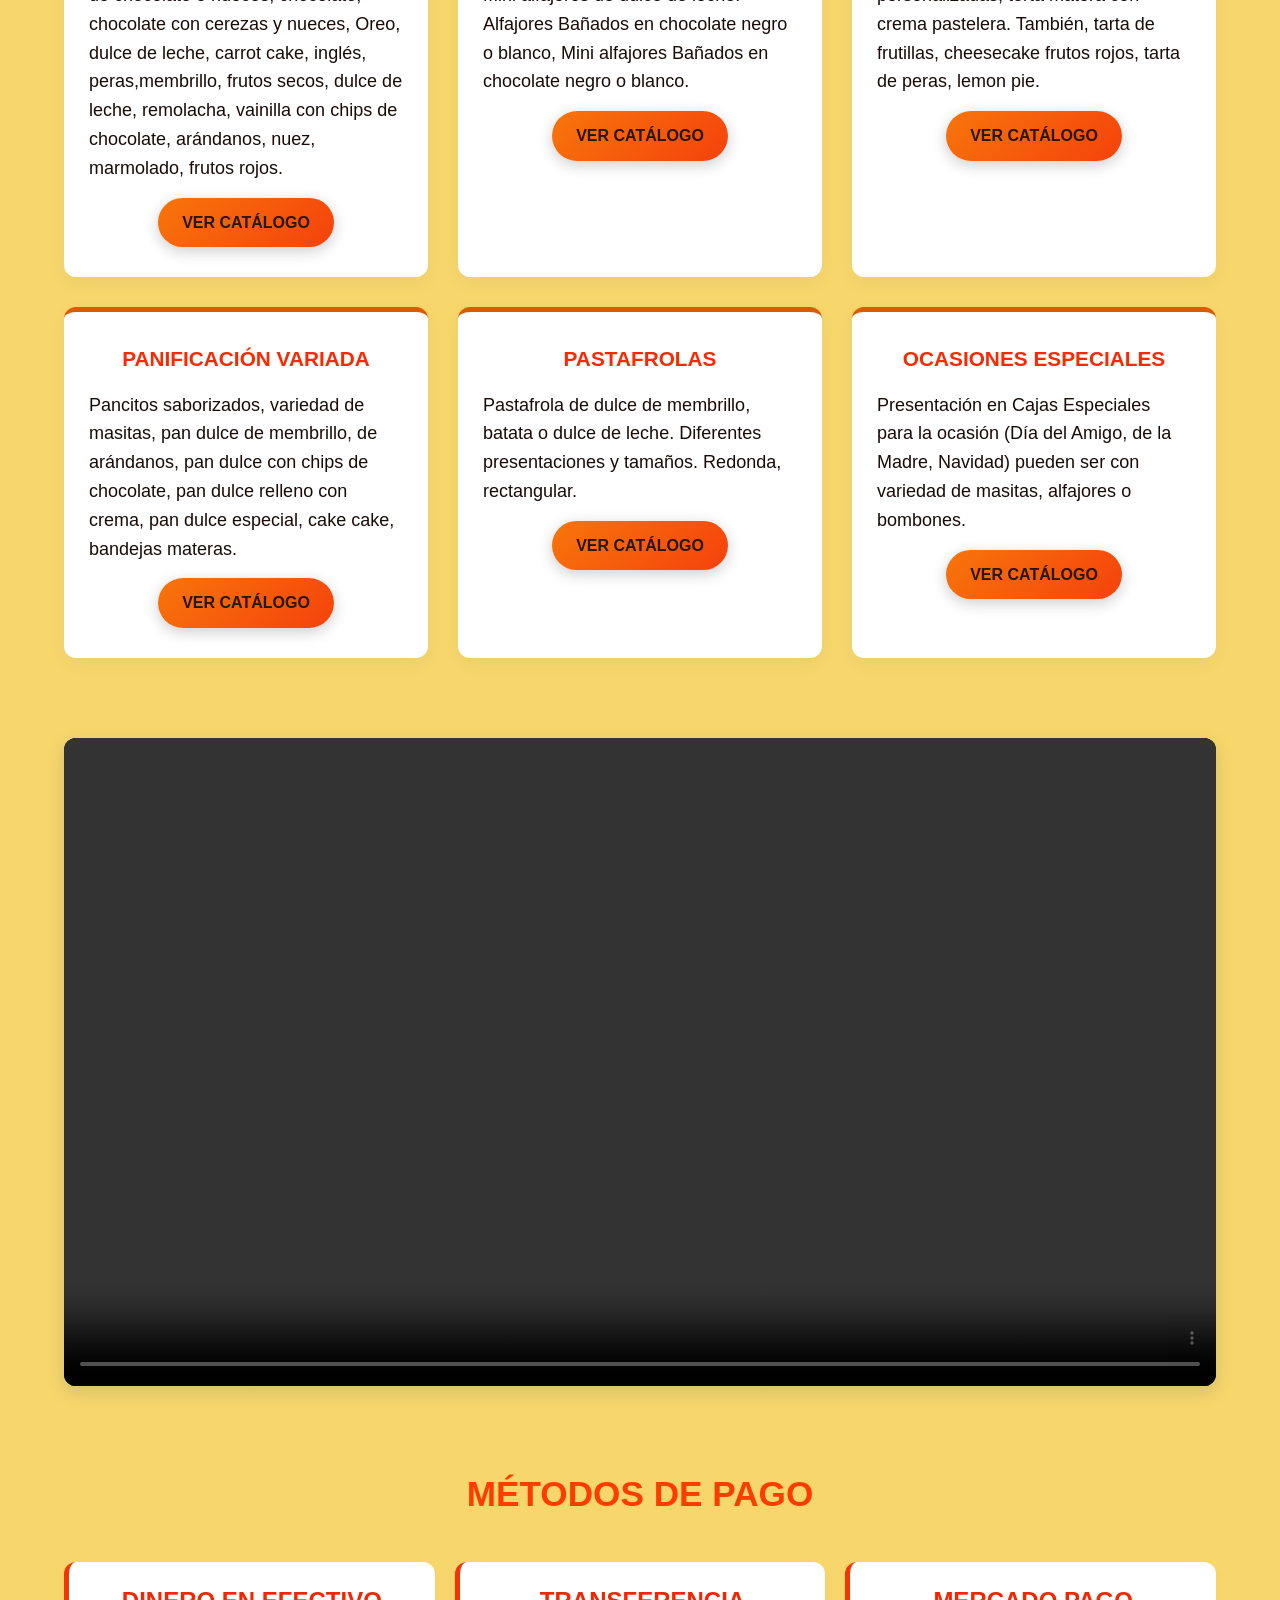
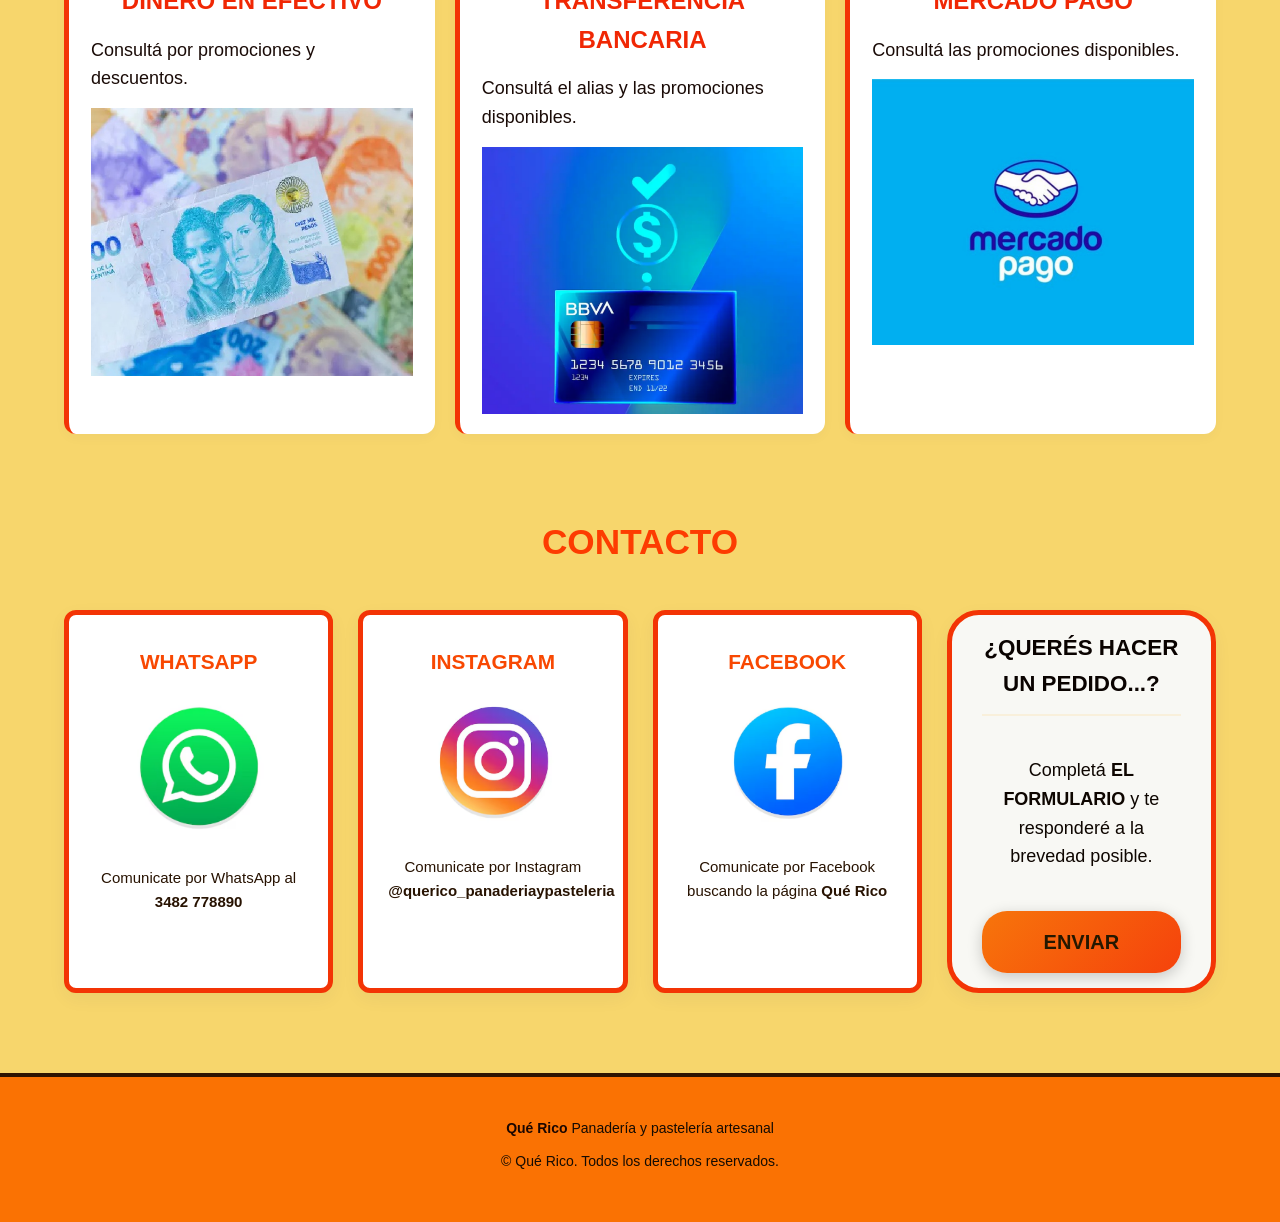
==== commit 56dbb564: "correcciones en la presentacion" ====
--- a/index.html
+++ b/index.html
@@ -31,7 +31,11 @@
 
         <img src="Logo Que Rico alta definicion.png" alt="Logo" width="500" height="auto" />
         <p>
-            ¡Qué Rico! nace de mi amor por la panadería y la pastelería artesanal.
+            Soy Yanina, mi emprendimiento se llama Qué Rico y tiene como misión hacer más dulce la vida de las personas.
+            Los encuentros en familia, con amigos y fechas especiales son mi fortaleza, mi inspiración. Mi objetivo es que disfruten de 
+            comer muy buenos productos, cocinados con ingredientes de calidad, sin conservantes.
+                  Los invito a descubrirlos y espero que les guste.
+
         </p>
 
         <a href="#productos" class="boton">
@@ -222,7 +226,7 @@
                         <img src="whatsapp.png" alt="WhatsApp" height="auto" width="150">
                     </a>
                     <p>Comunicate por WhatsApp
-                         al <strong>3482 778890</strong> </p>
+                        al <strong>3482 778890</strong> </p>
                 </article>
 
                 <article>
@@ -232,7 +236,8 @@
                         <img src="instagram.png" alt="Instagram" height="auto" width="150">
                     </a>
                     <p>Comunicate por Instagram
-                        <strong> @querico_panaderiaypasteleria</strong> </p>
+                        <strong> @querico_panaderiaypasteleria</strong>
+                    </p>
                 </article>
 
                 <article>
@@ -241,8 +246,8 @@
                         aria-label="Escribinos por Facebook Messenger">
                         <img src="facebook.png" alt="Facebook" height="auto" width="150">
                     </a>
-                    <p>Comunicate por Facebook 
-                       buscando la página  <strong> Qué Rico </strong> </p>
+                    <p>Comunicate por Facebook
+                        buscando la página <strong> Qué Rico </strong> </p>
                 </article>
 
                 <aside div class="sabias-que">
--- a/estilos.css
+++ b/estilos.css
@@ -111,8 +111,10 @@
 
 .heroe p {
     font-size: clamp(1.125rem, 2.5vw, 1.5rem);
-    max-width: 650px;
-    color: #fd3c01;
+    width: 90%;
+    max-width: 1200px;
+    color: #241904;
+    font-weight: bold;
 }
 
 .boton {
